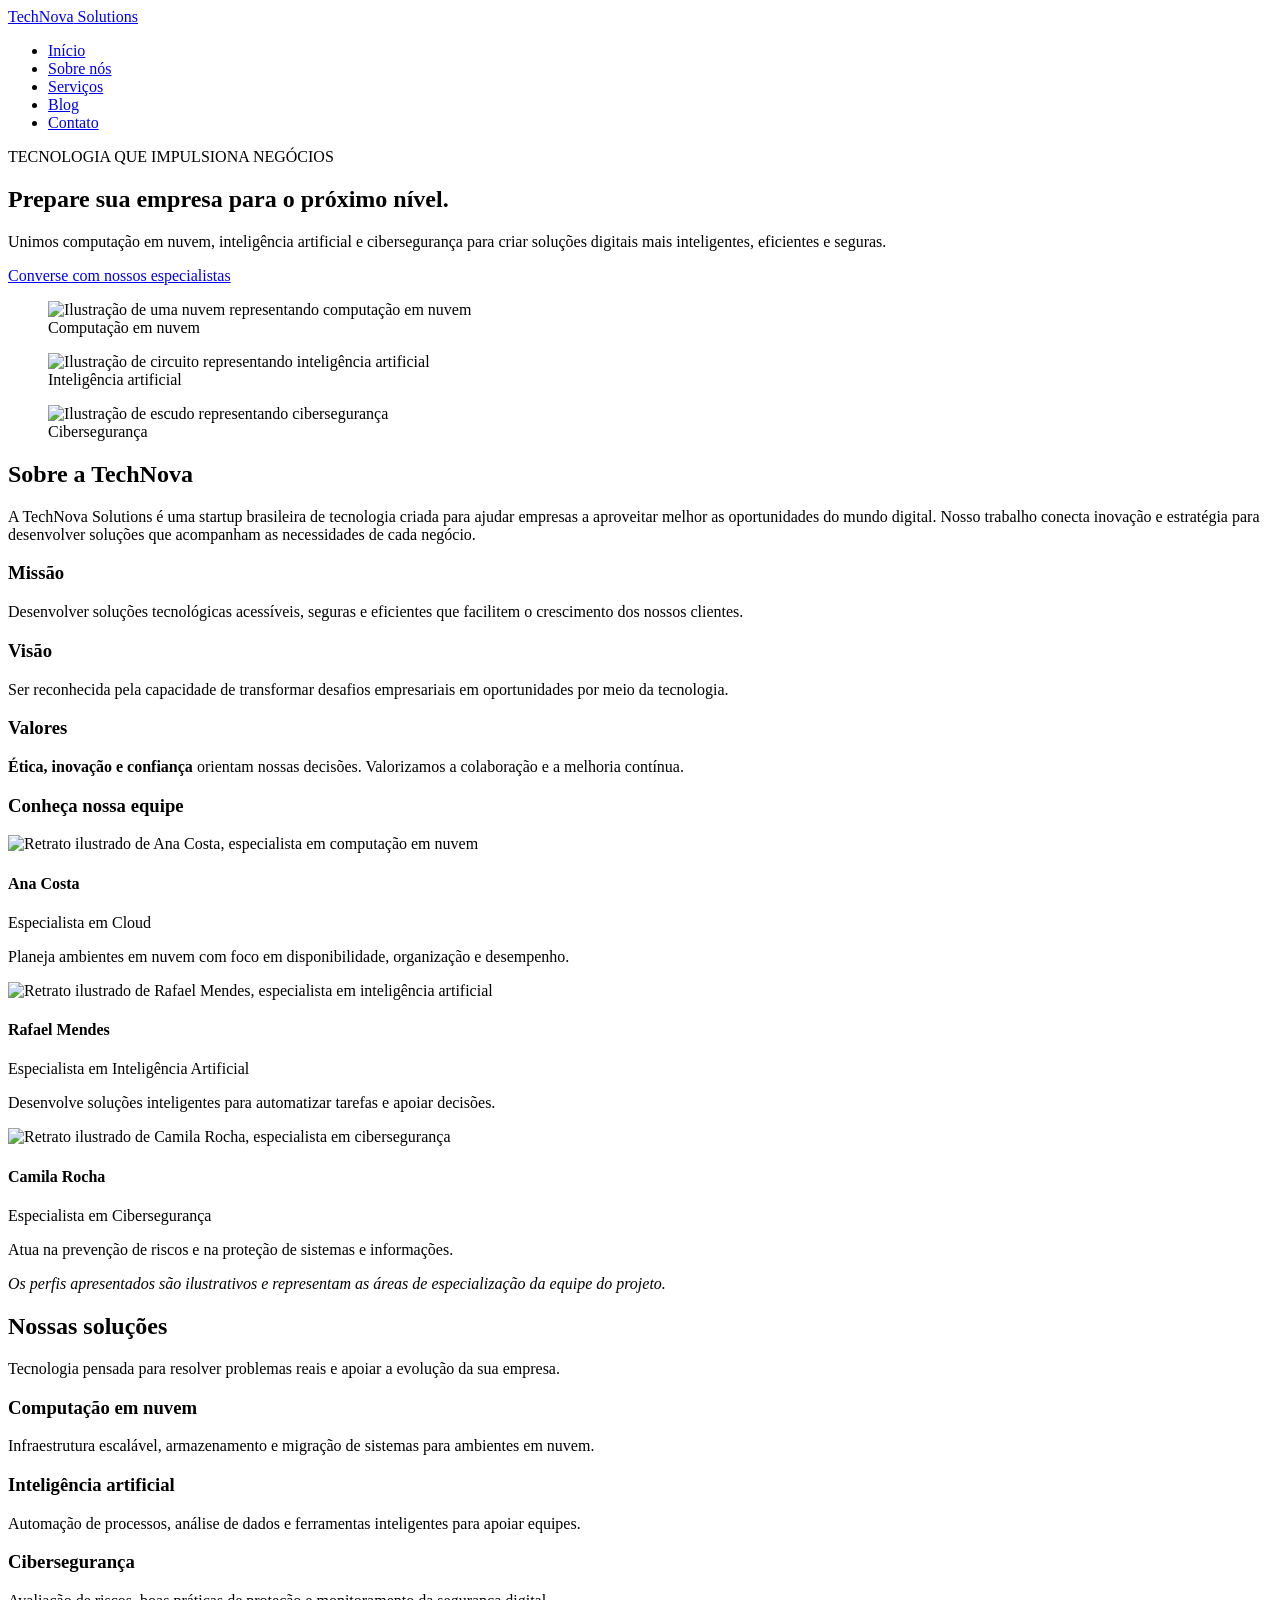
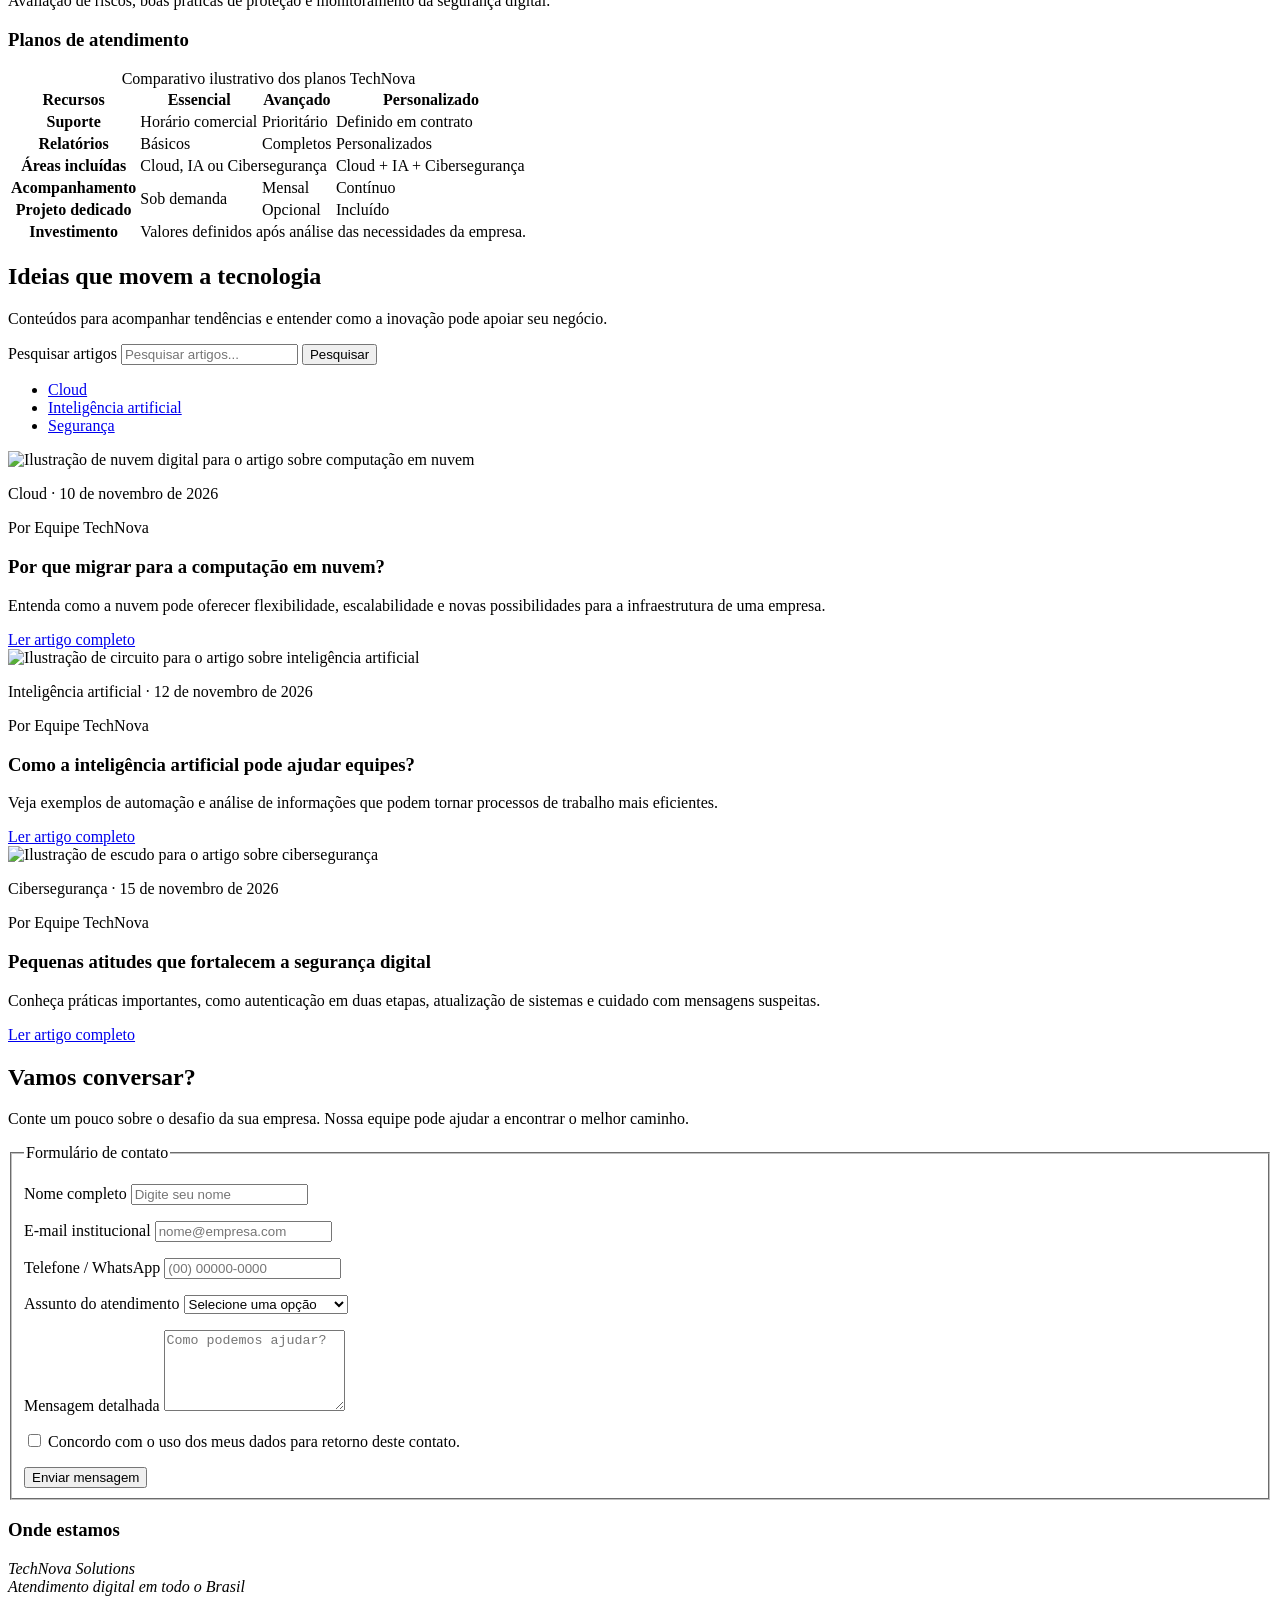
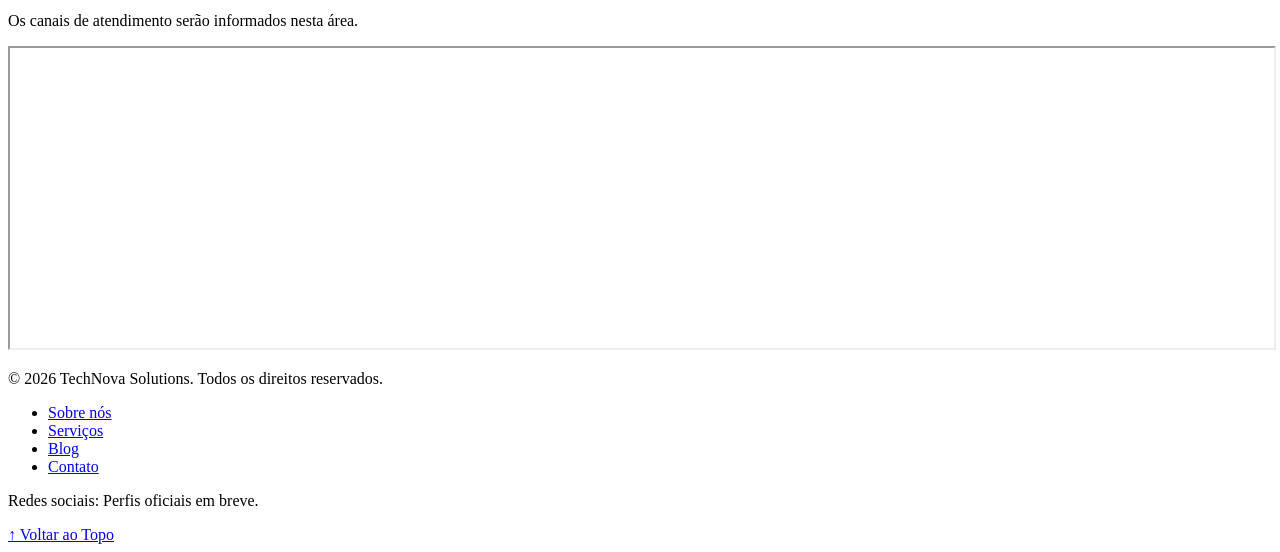
==== index.html @ 272585fb "feat: cria estrutura HTML5 do portal TechNova" ====
<!DOCTYPE html>
<html lang="pt-BR">
<head>
    <meta charset="UTF-8">
    <meta name="viewport" content="width=device-width, initial-scale=1.0">
    <meta name="description" content="A TechNova Solutions desenvolve soluções em computação em nuvem, inteligência artificial e cibersegurança para empresas.">
    <meta name="author" content="TechNova Solutions">
    <title>TechNova Solutions | Tecnologia para evoluir</title>
</head>
<body id="topo">
    <!-- Seção 1 - Cabeçalho e navegação -->
    <header>
        <a href="#inicio" aria-label="TechNova Solutions - Página inicial">
            <span>TechNova</span> Solutions
        </a>

        <nav aria-label="Navegação principal">
            <ul>
                <li><a href="#inicio">Início</a></li>
                <li><a href="#sobre">Sobre nós</a></li>
                <li><a href="#servicos">Serviços</a></li>
                <li><a href="#blog">Blog</a></li>
                <li><a href="#contato">Contato</a></li>
            </ul>
        </nav>
    </header>

    <!-- Seção 2 - Conteúdo principal e apresentação -->
    <main>
        <section id="inicio" class="hero">
            <p>TECNOLOGIA QUE IMPULSIONA NEGÓCIOS</p>
            <h1>Prepare sua empresa para o próximo nível.</h1>
            <p>Unimos computação em nuvem, inteligência artificial e cibersegurança para criar soluções digitais mais inteligentes, eficientes e seguras.</p>
            <a href="#contato">Converse com nossos especialistas</a>

            <div aria-label="Soluções em destaque">
                <figure>
                    <img src="img/cloud.svg" alt="Ilustração de uma nuvem representando computação em nuvem">
                    <figcaption>Computação em nuvem</figcaption>
                </figure>
                <figure>
                    <img src="img/ia.svg" alt="Ilustração de circuito representando inteligência artificial">
                    <figcaption>Inteligência artificial</figcaption>
                </figure>
                <figure>
                    <img src="img/security.svg" alt="Ilustração de escudo representando cibersegurança">
                    <figcaption>Cibersegurança</figcaption>
                </figure>
            </div>
        </section>

        <!-- Seção 3 - Sobre a empresa, missão, visão, valores e equipe -->
        <section id="sobre">
            <h2>Sobre a TechNova</h2>
            <p>A TechNova Solutions é uma startup brasileira de tecnologia criada para ajudar empresas a aproveitar melhor as oportunidades do mundo digital. Nosso trabalho conecta inovação e estratégia para desenvolver soluções que acompanham as necessidades de cada negócio.</p>

            <div>
                <article>
                    <h3>Missão</h3>
                    <p>Desenvolver soluções tecnológicas acessíveis, seguras e eficientes que facilitem o crescimento dos nossos clientes.</p>
                </article>
                <article>
                    <h3>Visão</h3>
                    <p>Ser reconhecida pela capacidade de transformar desafios empresariais em oportunidades por meio da tecnologia.</p>
                </article>
                <article>
                    <h3>Valores</h3>
                    <p><strong>Ética, inovação e confiança</strong> orientam nossas decisões. Valorizamos a colaboração e a melhoria contínua.</p>
                </article>
            </div>

            <h3>Conheça nossa equipe</h3>
            <div>
                <article>
                    <img src="img/equipe-cloud.svg" alt="Retrato ilustrado de Ana Costa, especialista em computação em nuvem">
                    <h4>Ana Costa</h4>
                    <p>Especialista em Cloud</p>
                    <p>Planeja ambientes em nuvem com foco em disponibilidade, organização e desempenho.</p>
                </article>
                <article>
                    <img src="img/equipe-ia.svg" alt="Retrato ilustrado de Rafael Mendes, especialista em inteligência artificial">
                    <h4>Rafael Mendes</h4>
                    <p>Especialista em Inteligência Artificial</p>
                    <p>Desenvolve soluções inteligentes para automatizar tarefas e apoiar decisões.</p>
                </article>
                <article>
                    <img src="img/equipe-seguranca.svg" alt="Retrato ilustrado de Camila Rocha, especialista em cibersegurança">
                    <h4>Camila Rocha</h4>
                    <p>Especialista em Cibersegurança</p>
                    <p>Atua na prevenção de riscos e na proteção de sistemas e informações.</p>
                </article>
            </div>
            <p><em>Os perfis apresentados são ilustrativos e representam as áreas de especialização da equipe do projeto.</em></p>
        </section>

        <!-- Seção 4 - Catálogo de serviços e tabela de planos -->
        <section id="servicos">
            <h2>Nossas soluções</h2>
            <p>Tecnologia pensada para resolver problemas reais e apoiar a evolução da sua empresa.</p>

            <div>
                <article>
                    <h3>Computação em nuvem</h3>
                    <p>Infraestrutura escalável, armazenamento e migração de sistemas para ambientes em nuvem.</p>
                </article>
                <article>
                    <h3>Inteligência artificial</h3>
                    <p>Automação de processos, análise de dados e ferramentas inteligentes para apoiar equipes.</p>
                </article>
                <article>
                    <h3>Cibersegurança</h3>
                    <p>Avaliação de riscos, boas práticas de proteção e monitoramento da segurança digital.</p>
                </article>
            </div>

            <h3>Planos de atendimento</h3>
            <table>
                <caption>Comparativo ilustrativo dos planos TechNova</caption>
                <thead>
                    <tr>
                        <th scope="col">Recursos</th>
                        <th scope="col">Essencial</th>
                        <th scope="col">Avançado</th>
                        <th scope="col">Personalizado</th>
                    </tr>
                </thead>
                <tbody>
                    <tr>
                        <th scope="row">Suporte</th>
                        <td>Horário comercial</td>
                        <td>Prioritário</td>
                        <td>Definido em contrato</td>
                    </tr>
                    <tr>
                        <th scope="row">Relatórios</th>
                        <td>Básicos</td>
                        <td>Completos</td>
                        <td>Personalizados</td>
                    </tr>
                    <tr>
                        <th scope="row">Áreas incluídas</th>
                        <td colspan="2">Cloud, IA ou Cibersegurança</td>
                        <td>Cloud + IA + Cibersegurança</td>
                    </tr>
                    <tr>
                        <th scope="row">Acompanhamento</th>
                        <td rowspan="2">Sob demanda</td>
                        <td>Mensal</td>
                        <td>Contínuo</td>
                    </tr>
                    <tr>
                        <th scope="row">Projeto dedicado</th>
                        <td>Opcional</td>
                        <td>Incluído</td>
                    </tr>
                </tbody>
                <tfoot>
                    <tr>
                        <th scope="row">Investimento</th>
                        <td colspan="3">Valores definidos após análise das necessidades da empresa.</td>
                    </tr>
                </tfoot>
            </table>
        </section>

        <!-- Seção 5 - Blog e central de notícias -->
        <section id="blog">
            <h2>Ideias que movem a tecnologia</h2>
            <p>Conteúdos para acompanhar tendências e entender como a inovação pode apoiar seu negócio.</p>

            <form action="#" method="get" role="search">
                <label for="pesquisa-artigos">Pesquisar artigos</label>
                <input type="search" id="pesquisa-artigos" name="q" placeholder="Pesquisar artigos...">
                <button type="submit">Pesquisar</button>
            </form>

            <nav aria-label="Categorias do blog">
                <ul>
                    <li><a href="#artigo-cloud">Cloud</a></li>
                    <li><a href="#artigo-ia">Inteligência artificial</a></li>
                    <li><a href="#artigo-seguranca">Segurança</a></li>
                </ul>
            </nav>

            <article id="artigo-cloud">
                <img src="img/cloud.svg" alt="Ilustração de nuvem digital para o artigo sobre computação em nuvem">
                <p><span>Cloud</span> · <time datetime="2026-11-10">10 de novembro de 2026</time></p>
                <p>Por Equipe TechNova</p>
                <h3>Por que migrar para a computação em nuvem?</h3>
                <p>Entenda como a nuvem pode oferecer flexibilidade, escalabilidade e novas possibilidades para a infraestrutura de uma empresa.</p>
                <a href="#contato">Ler artigo completo</a>
            </article>

            <article id="artigo-ia">
                <img src="img/ia.svg" alt="Ilustração de circuito para o artigo sobre inteligência artificial">
                <p><span>Inteligência artificial</span> · <time datetime="2026-11-12">12 de novembro de 2026</time></p>
                <p>Por Equipe TechNova</p>
                <h3>Como a inteligência artificial pode ajudar equipes?</h3>
                <p>Veja exemplos de automação e análise de informações que podem tornar processos de trabalho mais eficientes.</p>
                <a href="#contato">Ler artigo completo</a>
            </article>

            <article id="artigo-seguranca">
                <img src="img/security.svg" alt="Ilustração de escudo para o artigo sobre cibersegurança">
                <p><span>Cibersegurança</span> · <time datetime="2026-11-15">15 de novembro de 2026</time></p>
                <p>Por Equipe TechNova</p>
                <h3>Pequenas atitudes que fortalecem a segurança digital</h3>
                <p>Conheça práticas importantes, como autenticação em duas etapas, atualização de sistemas e cuidado com mensagens suspeitas.</p>
                <a href="#contato">Ler artigo completo</a>
            </article>
        </section>

        <!-- Seção 6 - Contato e localização -->
        <section id="contato">
            <h2>Vamos conversar?</h2>
            <p>Conte um pouco sobre o desafio da sua empresa. Nossa equipe pode ajudar a encontrar o melhor caminho.</p>

            <form action="#" method="post">
                <fieldset>
                    <legend>Formulário de contato</legend>

                    <p>
                        <label for="nome">Nome completo</label>
                        <input type="text" id="nome" name="nome" required placeholder="Digite seu nome">
                    </p>
                    <p>
                        <label for="email">E-mail institucional</label>
                        <input type="email" id="email" name="email" required placeholder="nome@empresa.com">
                    </p>
                    <p>
                        <label for="telefone">Telefone / WhatsApp</label>
                        <input type="tel" id="telefone" name="telefone" required placeholder="(00) 00000-0000">
                    </p>
                    <p>
                        <label for="assunto">Assunto do atendimento</label>
                        <select id="assunto" name="assunto" required>
                            <option value="">Selecione uma opção</option>
                            <option value="cloud">Computação em nuvem</option>
                            <option value="ia">Inteligência artificial</option>
                            <option value="seguranca">Cibersegurança</option>
                            <option value="outro">Outro assunto</option>
                        </select>
                    </p>
                    <p>
                        <label for="mensagem">Mensagem detalhada</label>
                        <textarea id="mensagem" name="mensagem" rows="5" required placeholder="Como podemos ajudar?"></textarea>
                    </p>
                    <p>
                        <input type="checkbox" id="aceite" name="aceite" required>
                        <label for="aceite">Concordo com o uso dos meus dados para retorno deste contato.</label>
                    </p>
                    <button type="submit">Enviar mensagem</button>
                </fieldset>
            </form>

            <aside>
                <h3>Onde estamos</h3>
                <address>
                    TechNova Solutions<br>
                    Atendimento digital em todo o Brasil
                </address>
                <p>Os canais de atendimento serão informados nesta área.</p>
                <iframe
                    title="Mapa do Brasil, área de atendimento da TechNova Solutions"
                    src="https://www.openstreetmap.org/export/embed.html?bbox=-73.99%2C-33.75%2C-34.79%2C5.27&amp;layer=mapnik"
                    width="100%"
                    height="300"
                    loading="lazy">
                </iframe>
            </aside>
        </section>
    </main>

    <!-- Seção 7 - Rodapé -->
    <footer>
        <p>© 2026 TechNova Solutions. Todos os direitos reservados.</p>
        <nav aria-label="Links do rodapé">
            <ul>
                <li><a href="#sobre">Sobre nós</a></li>
                <li><a href="#servicos">Serviços</a></li>
                <li><a href="#blog">Blog</a></li>
                <li><a href="#contato">Contato</a></li>
            </ul>
        </nav>
        <p>Redes sociais: <span>Perfis oficiais em breve.</span></p>
        <a href="#topo">↑ Voltar ao Topo</a>
    </footer>
</body>
</html>
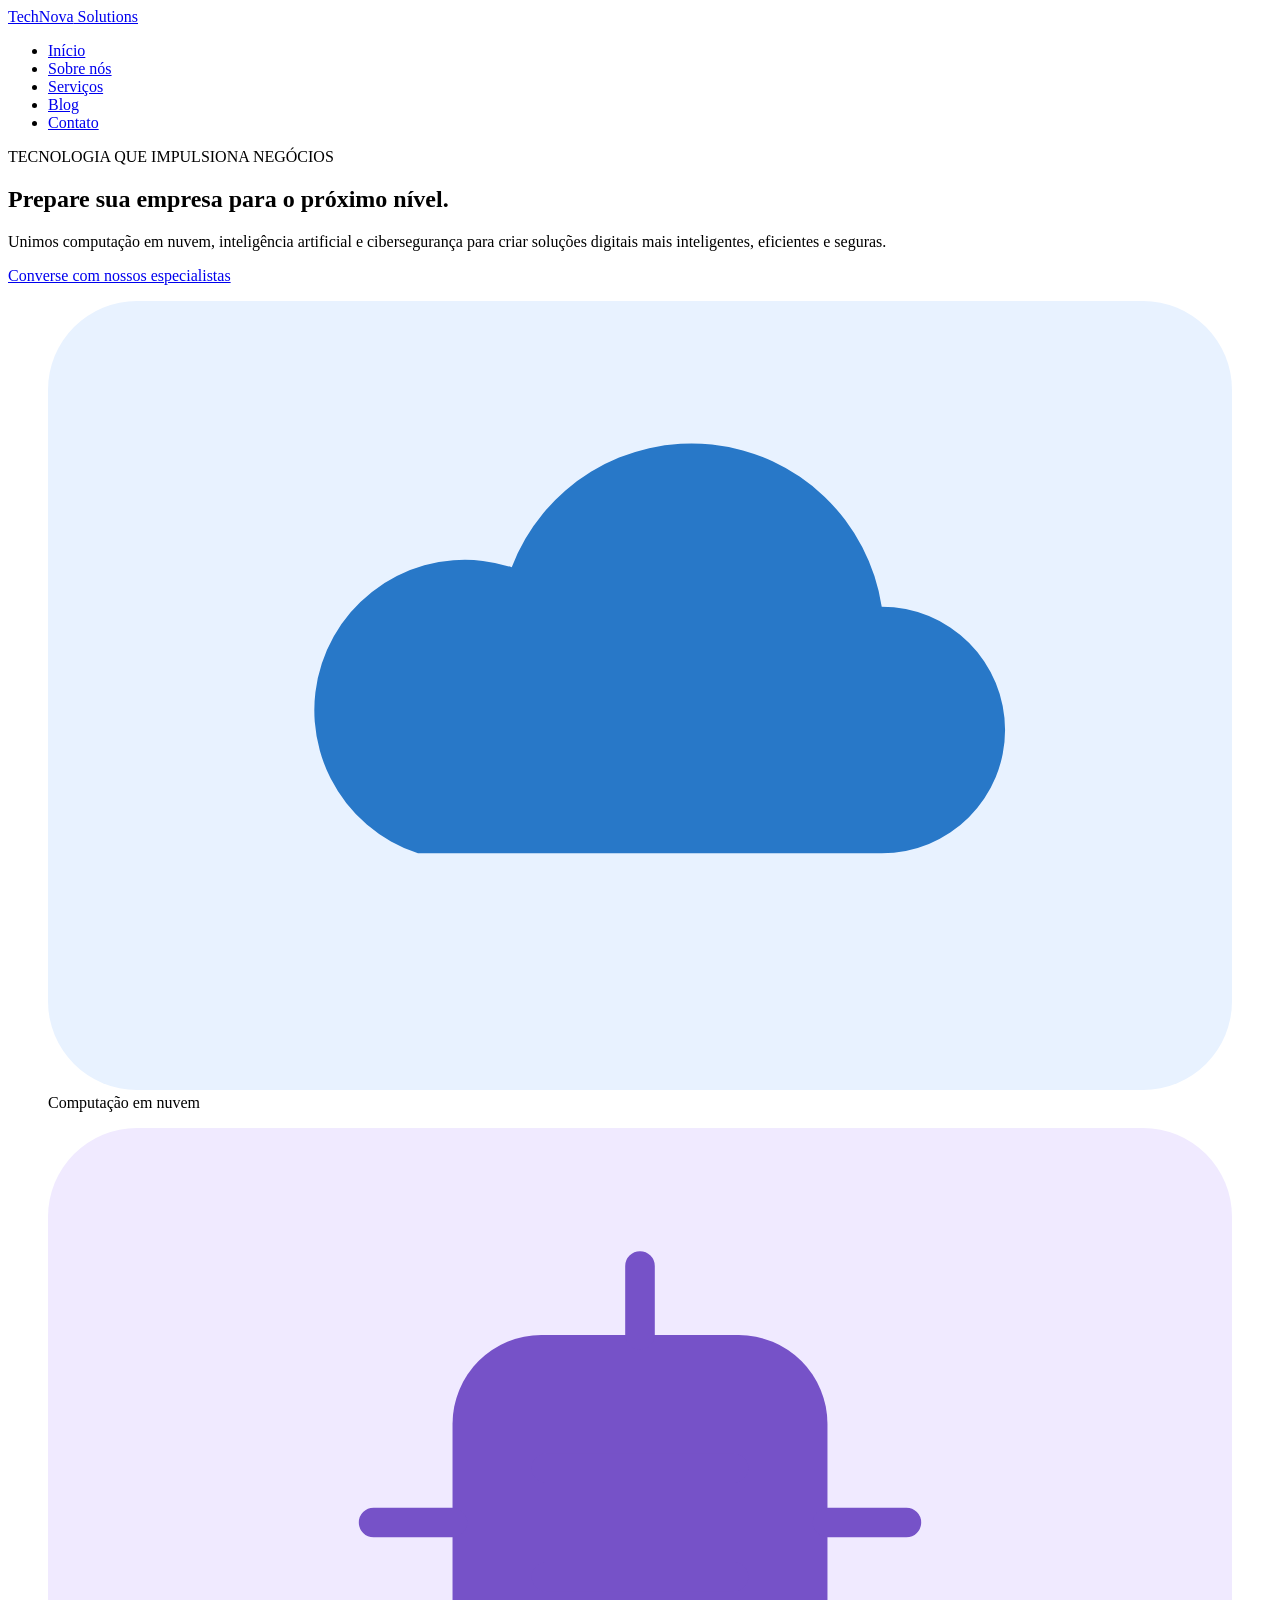
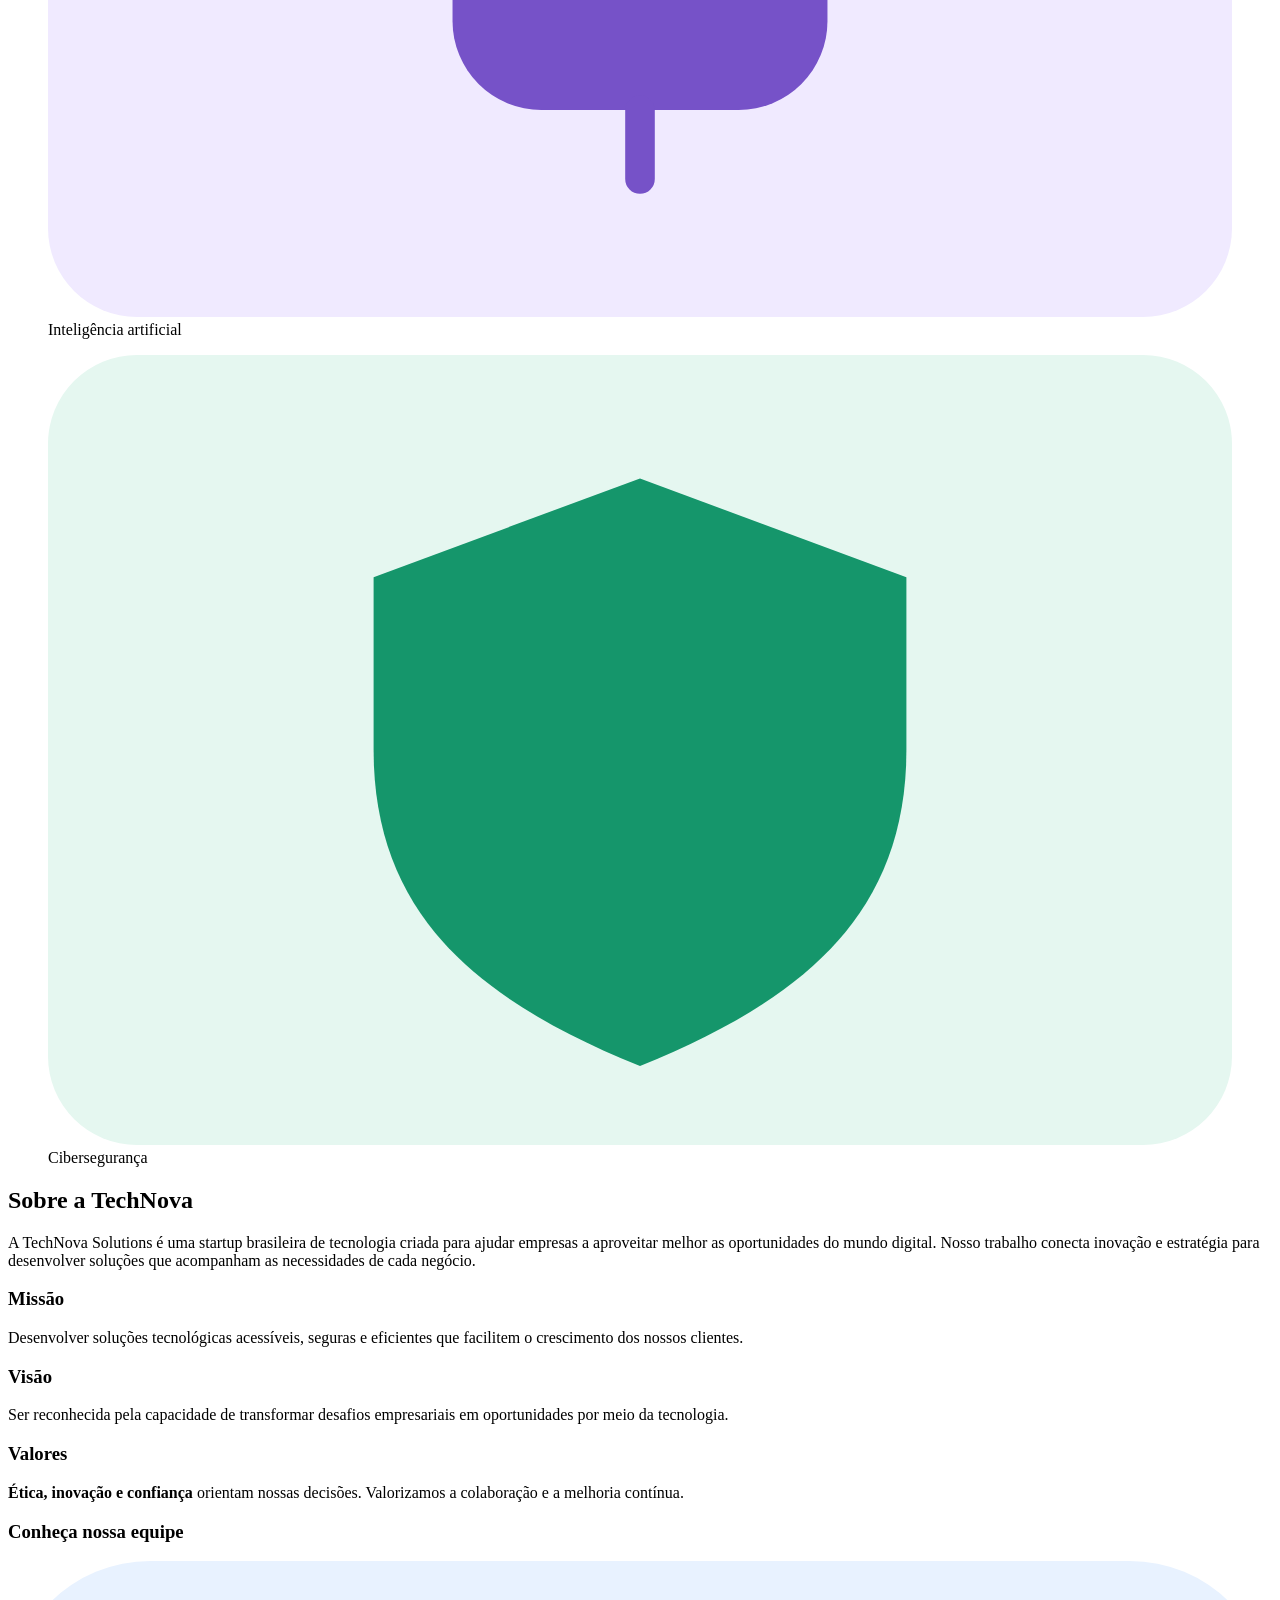
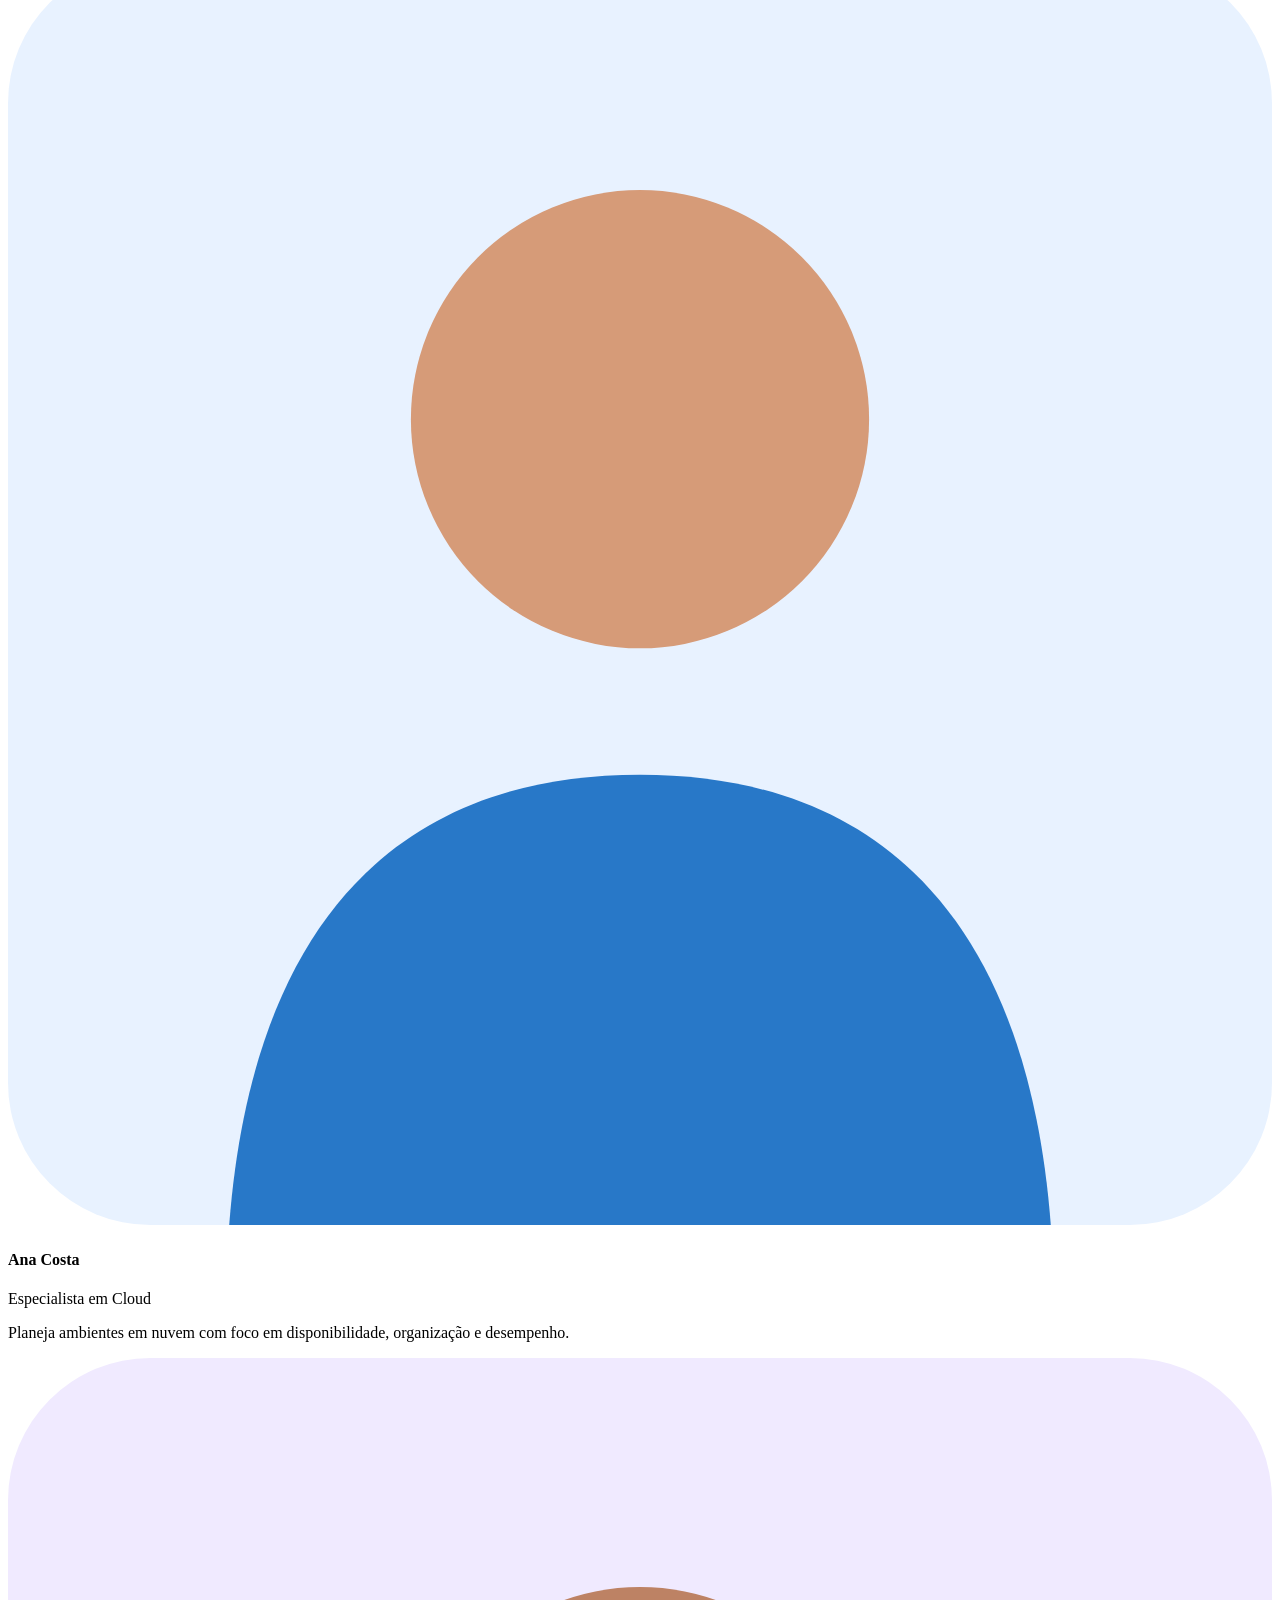
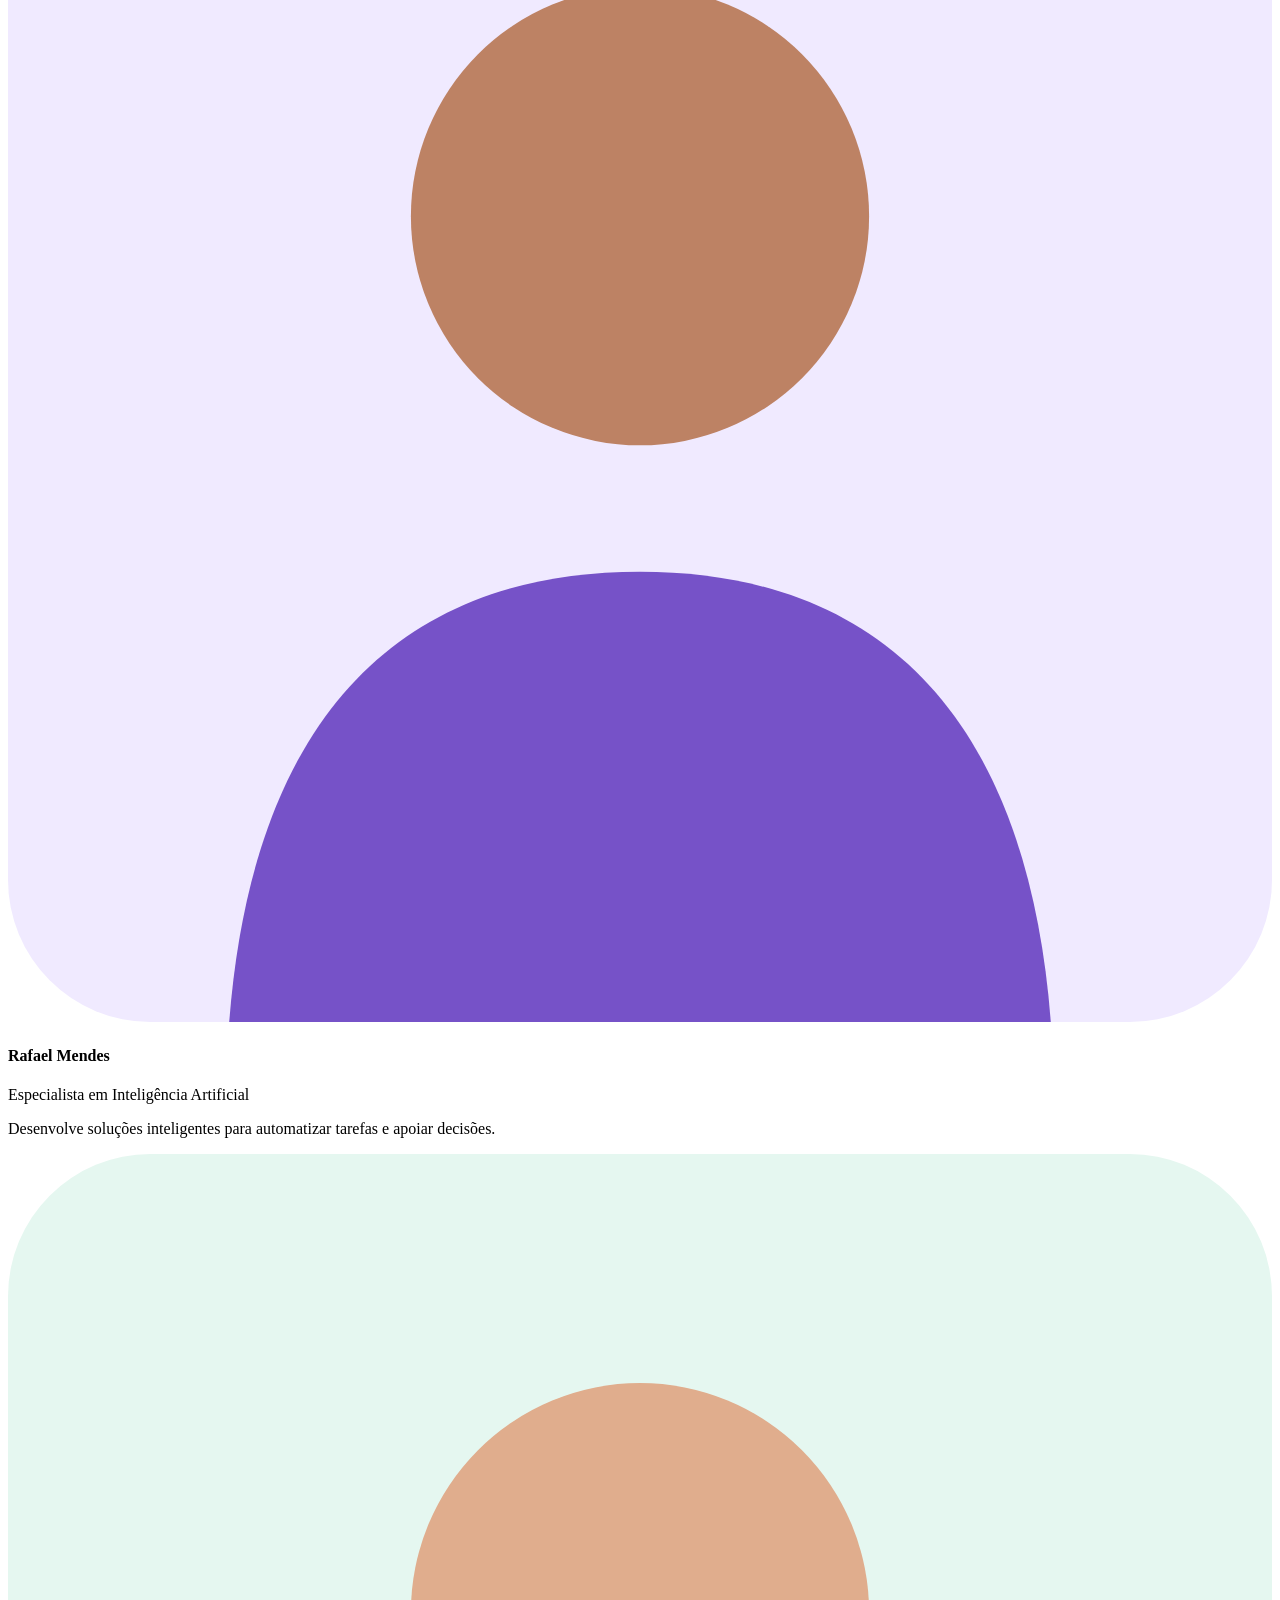
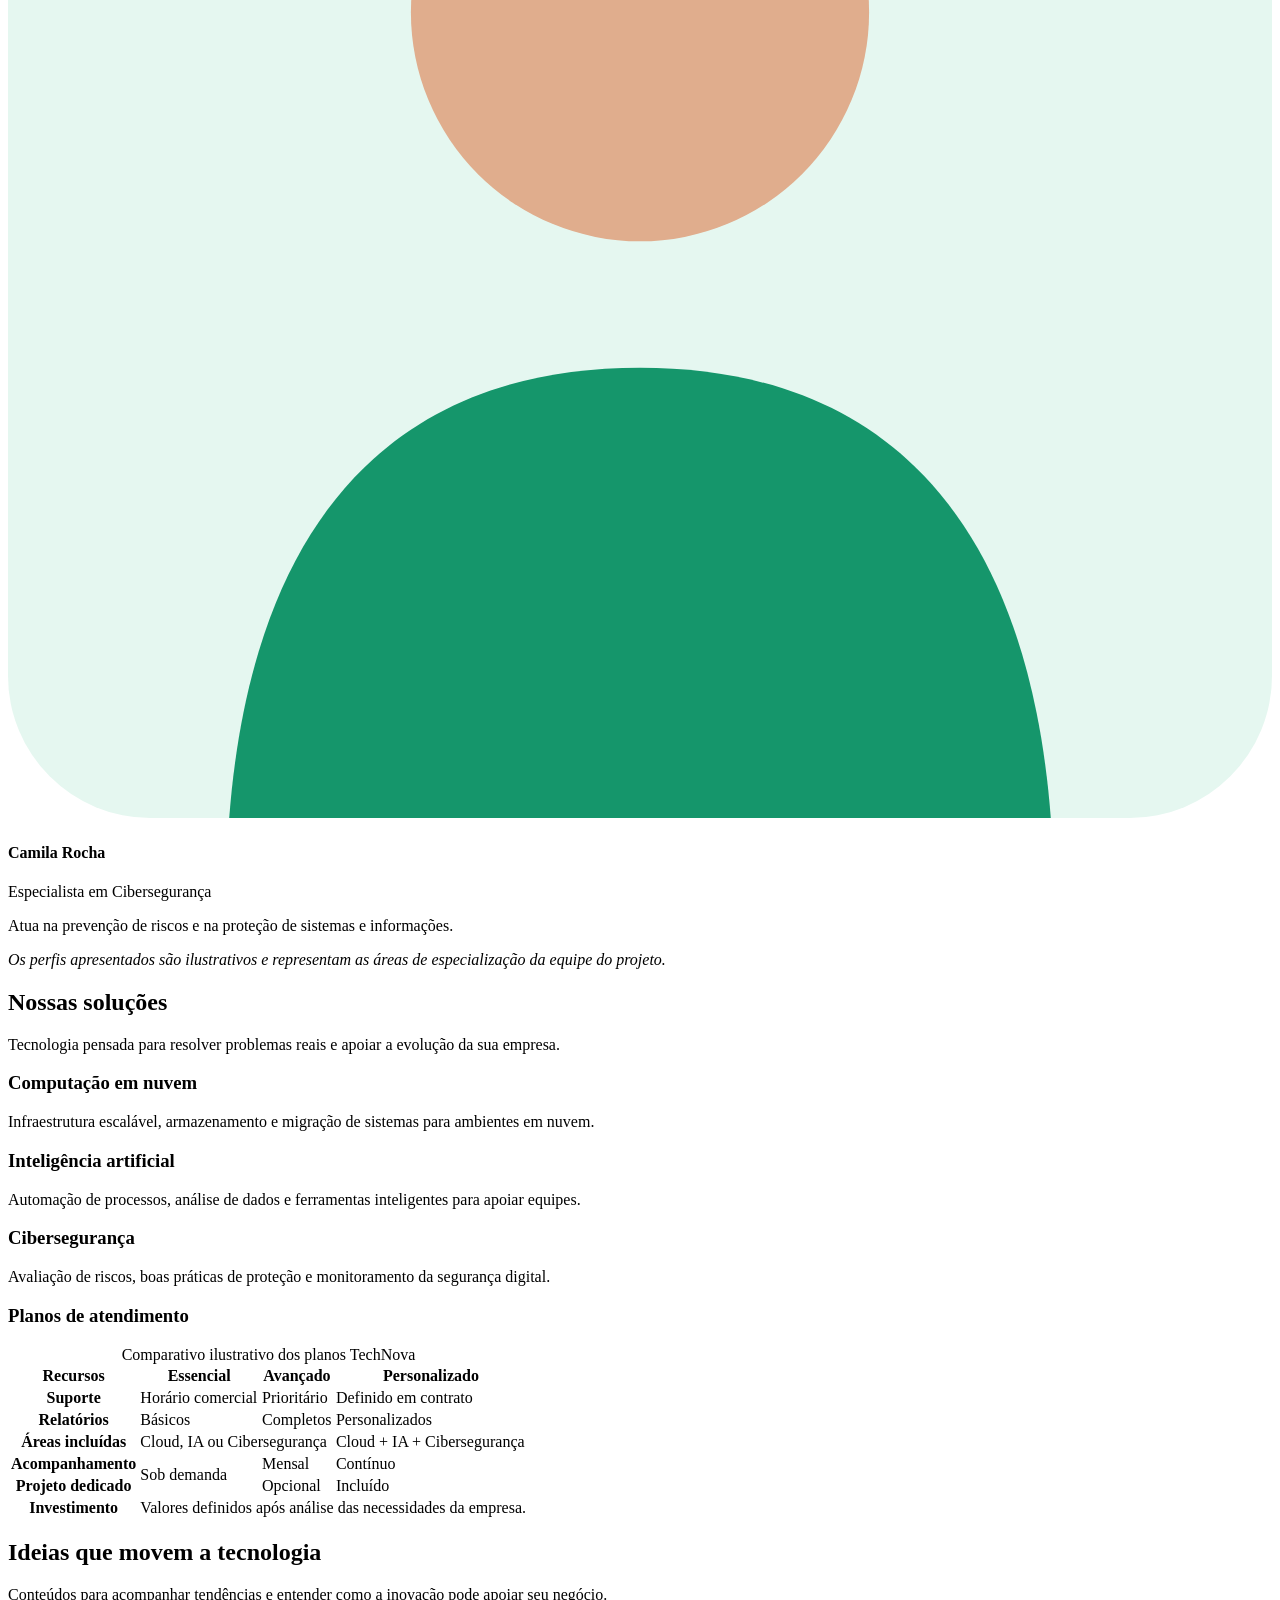
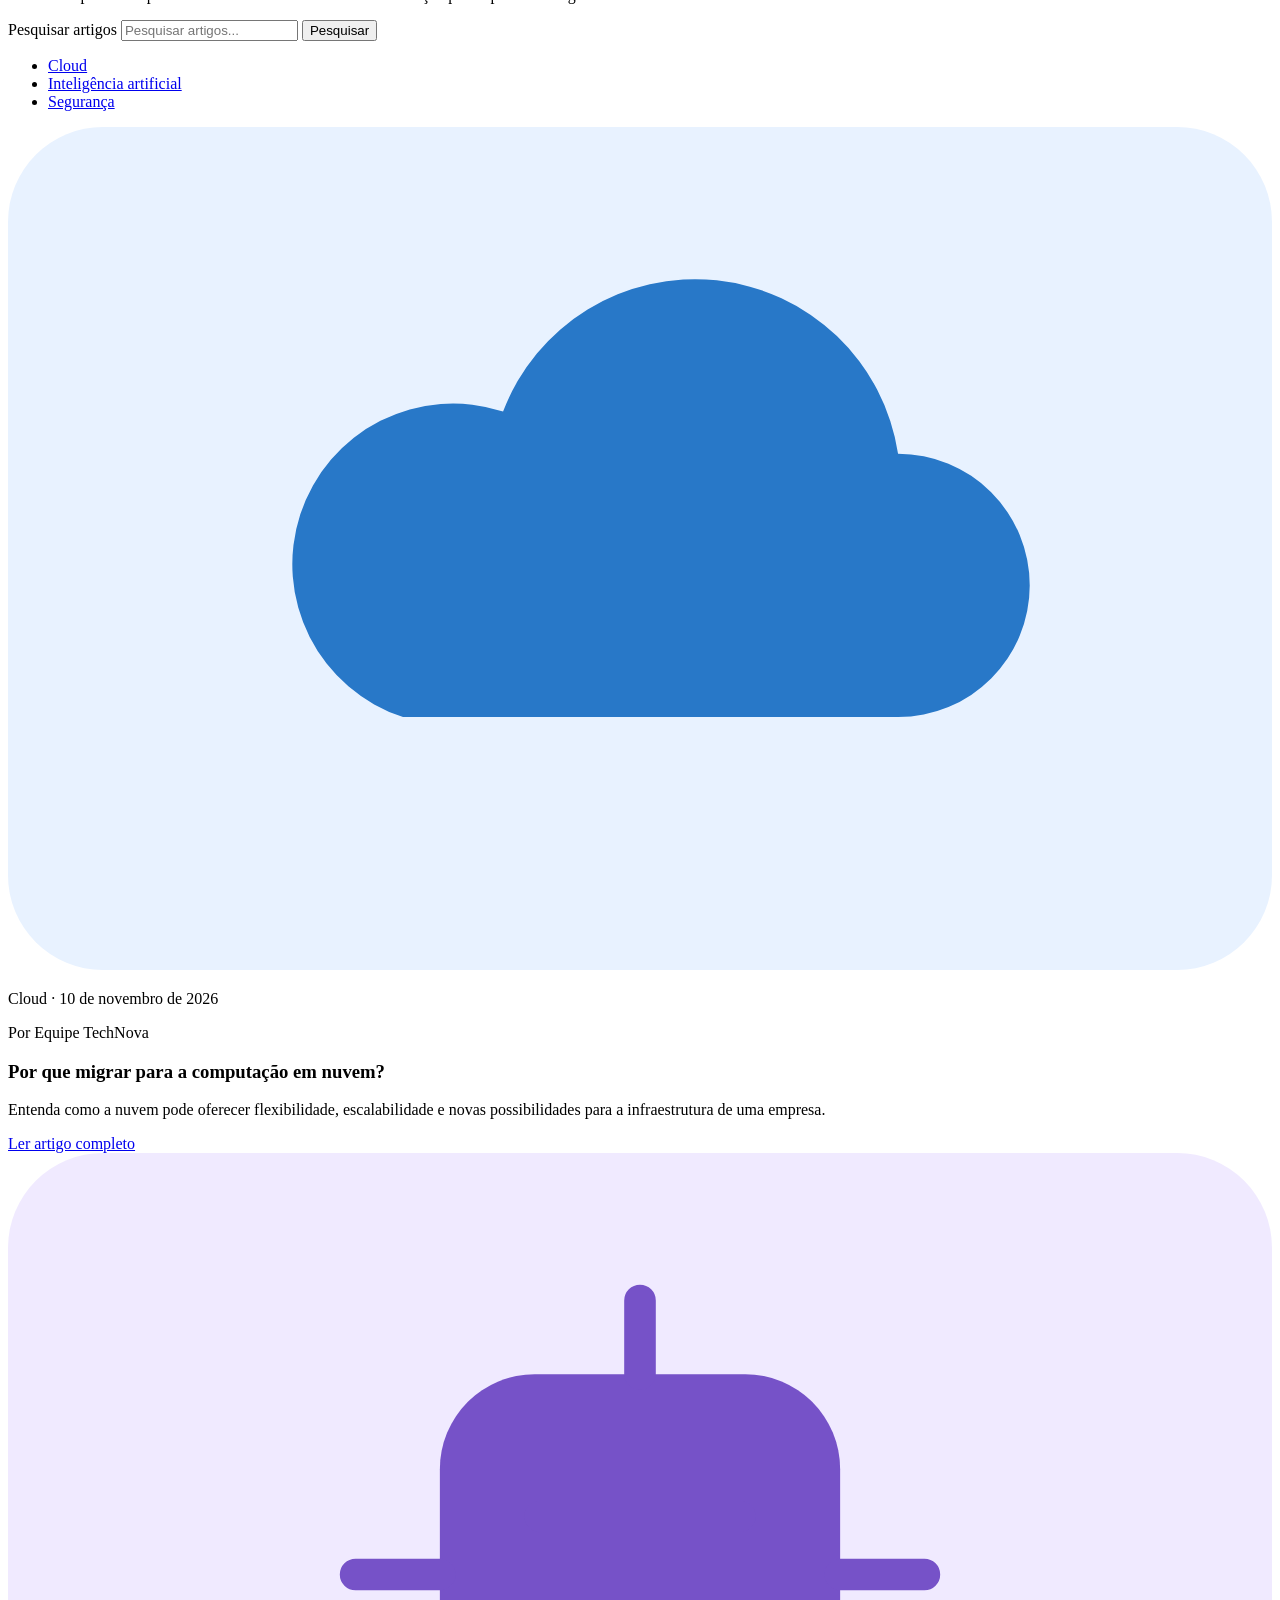
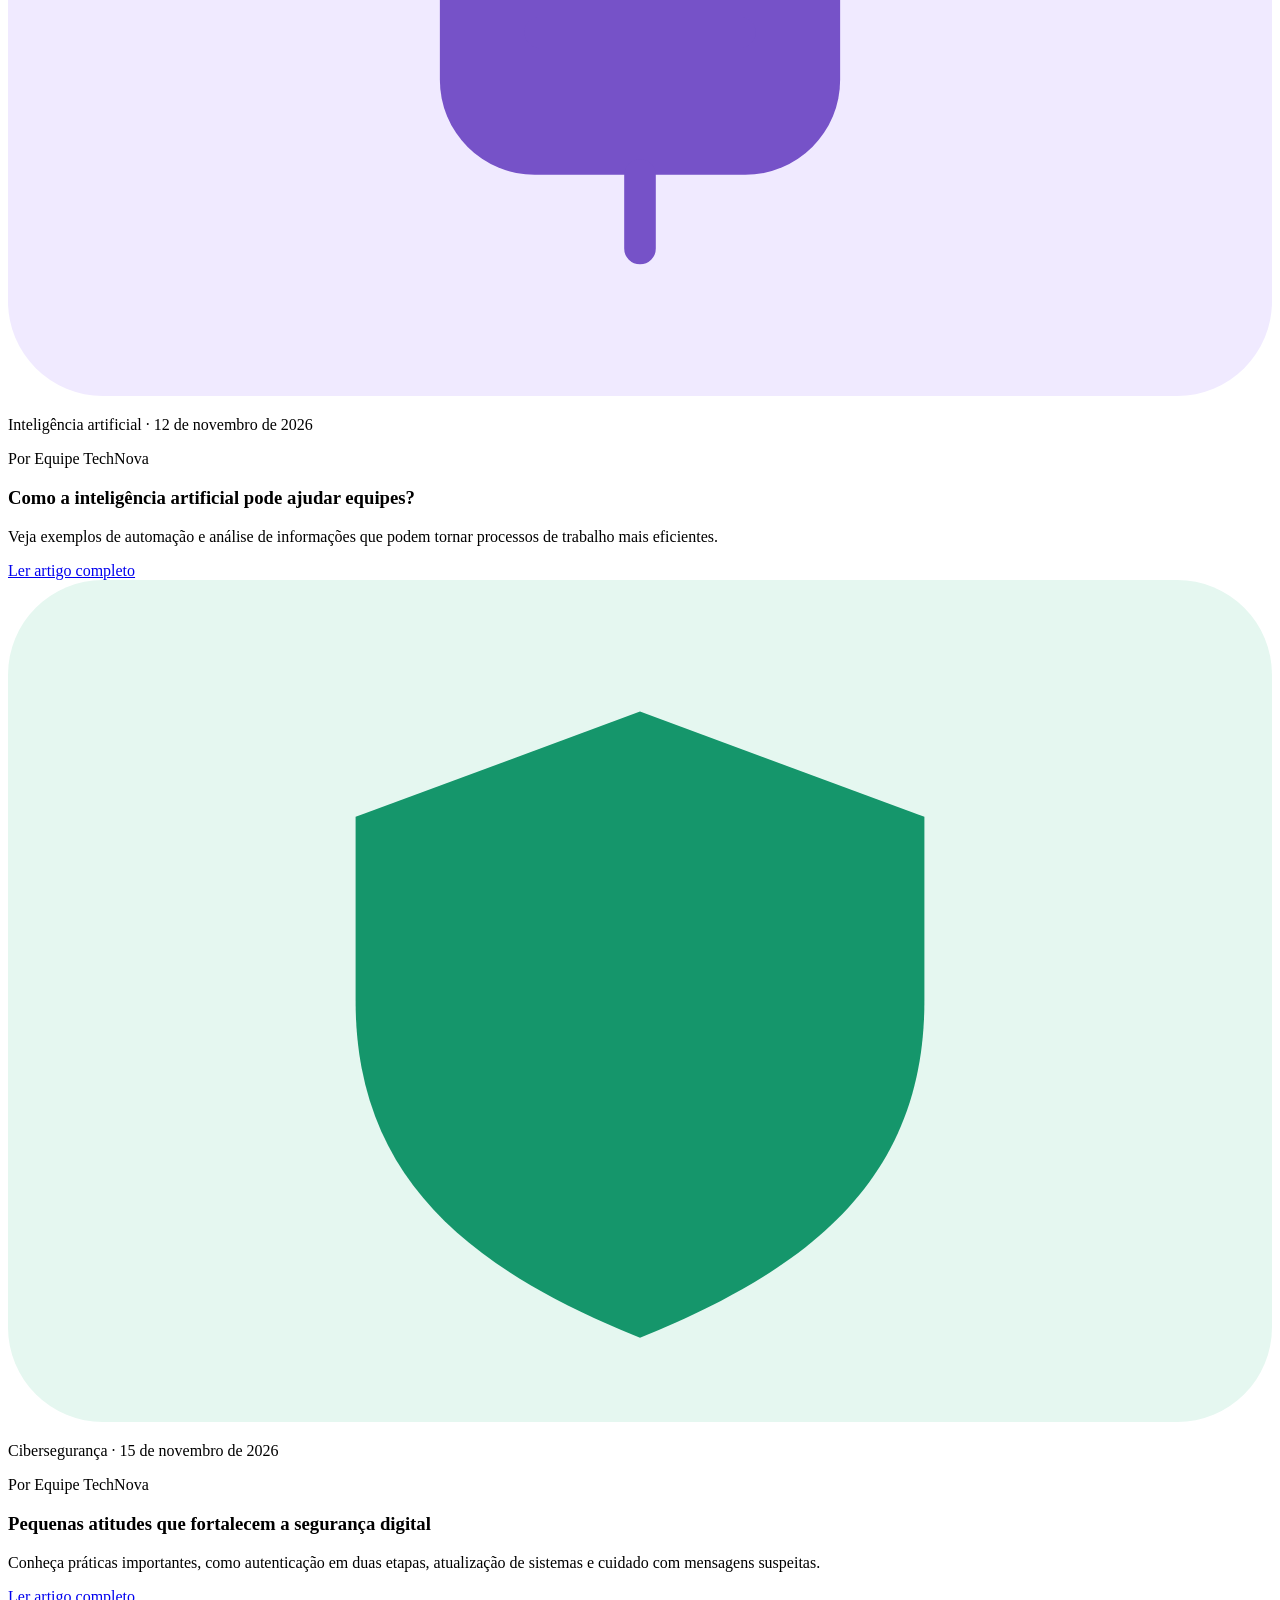
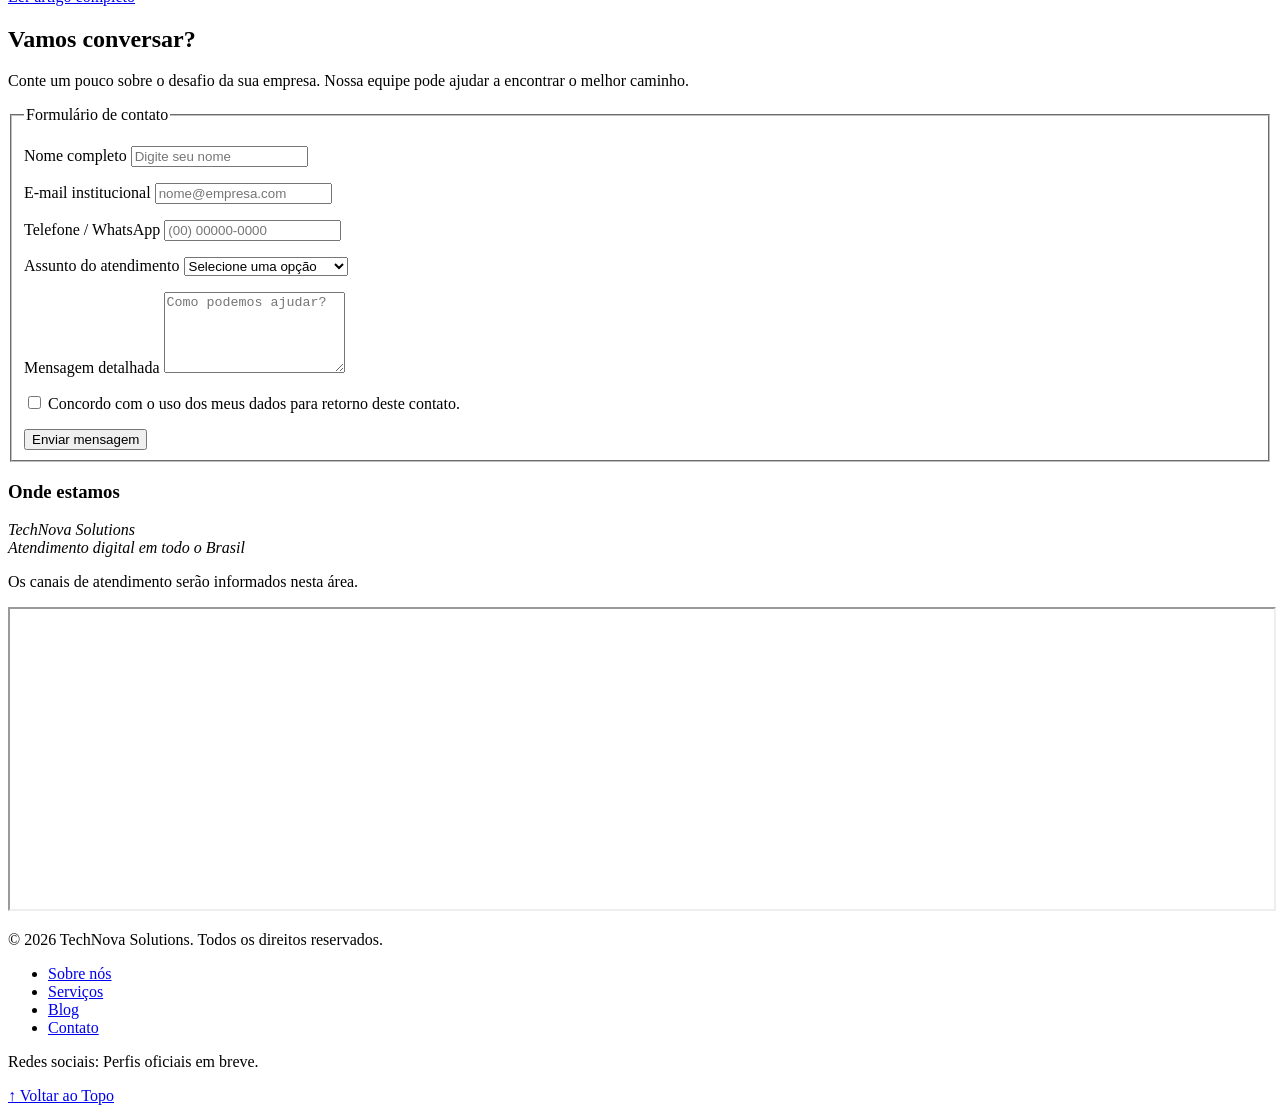
==== commit e88af2a2: "feat: Estrutura html do projeto techNova" ====
--- a/index.html
+++ b/index.html
@@ -1,3 +1,54 @@
+
+
+
+
+
+
+
+
+
+
+
+
+
+
+
+
+
+
+
+
+
+
+
+
+
+
+
+
+
+
+
+
+
+
+
+
+
+
+
+
+
+
+
+
+
+
+
+
+
+
+
 <!DOCTYPE html>
 <html lang="pt-BR">
 <head>
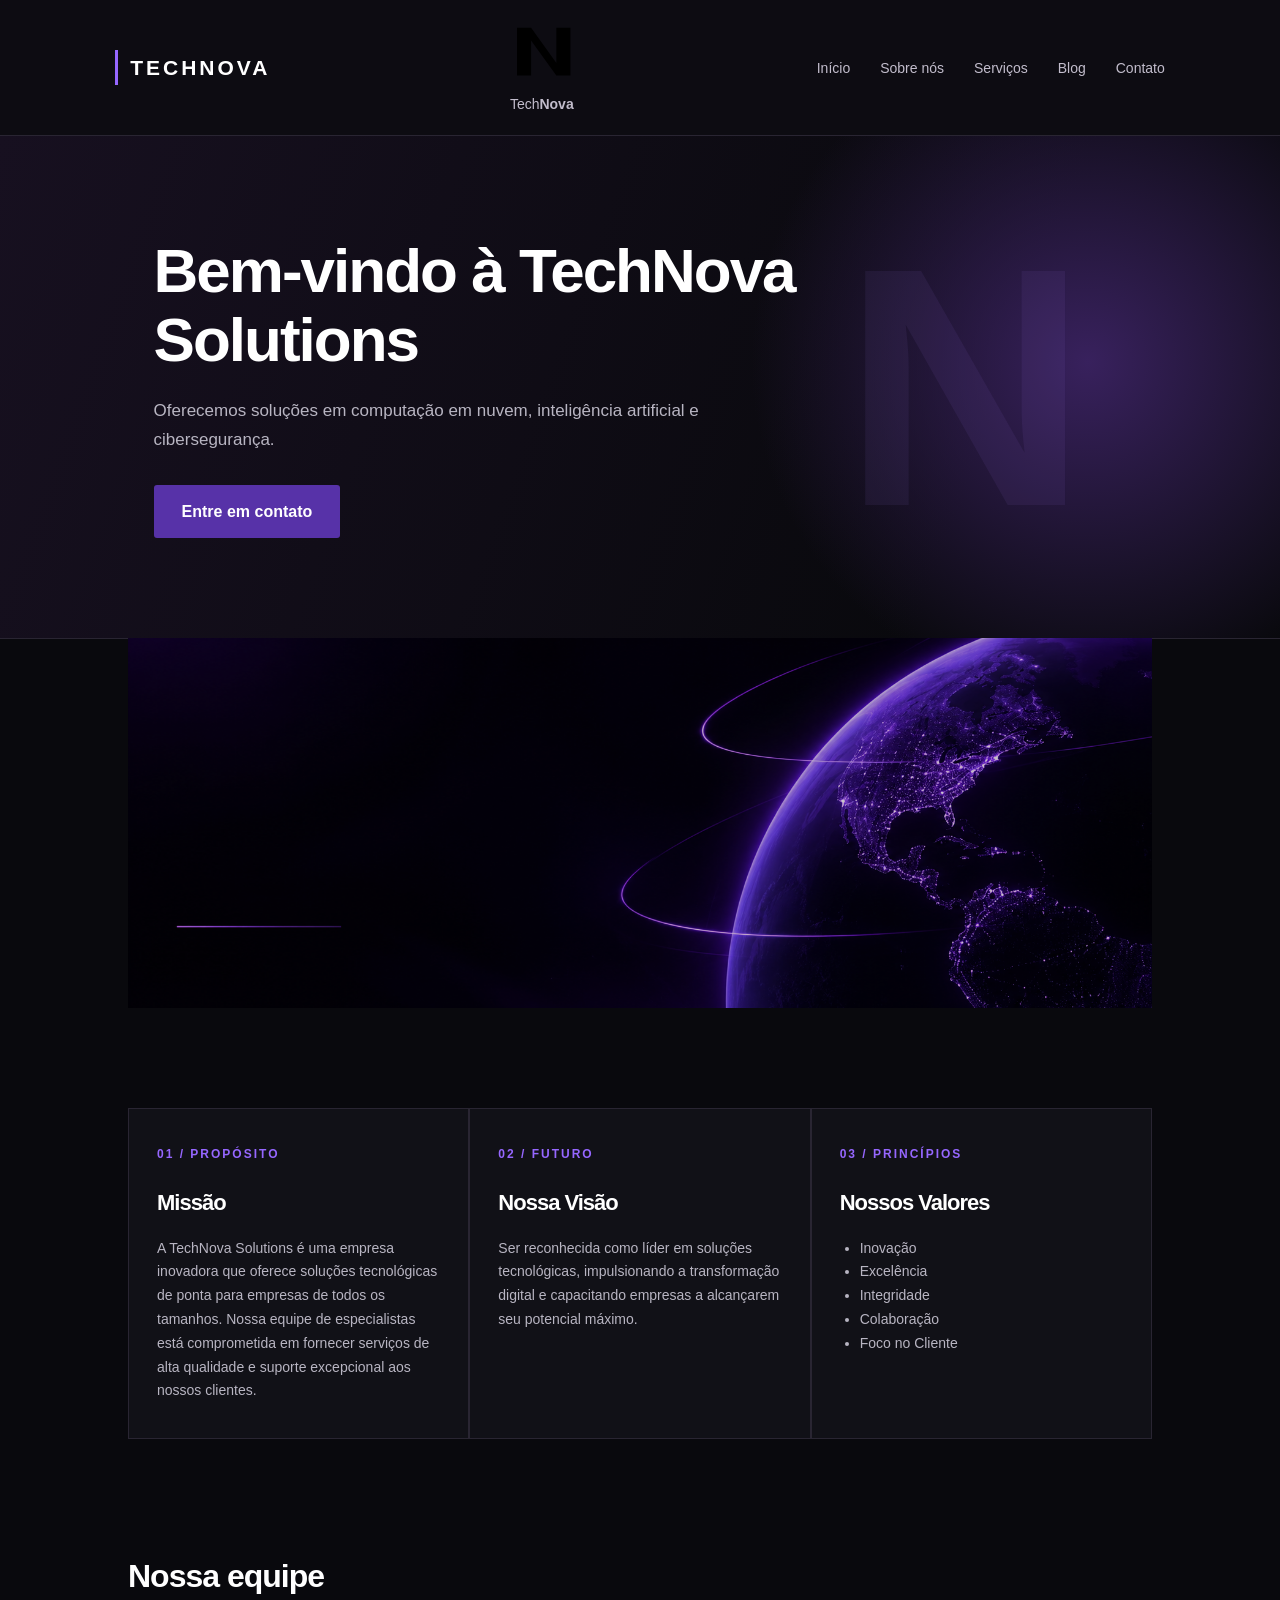
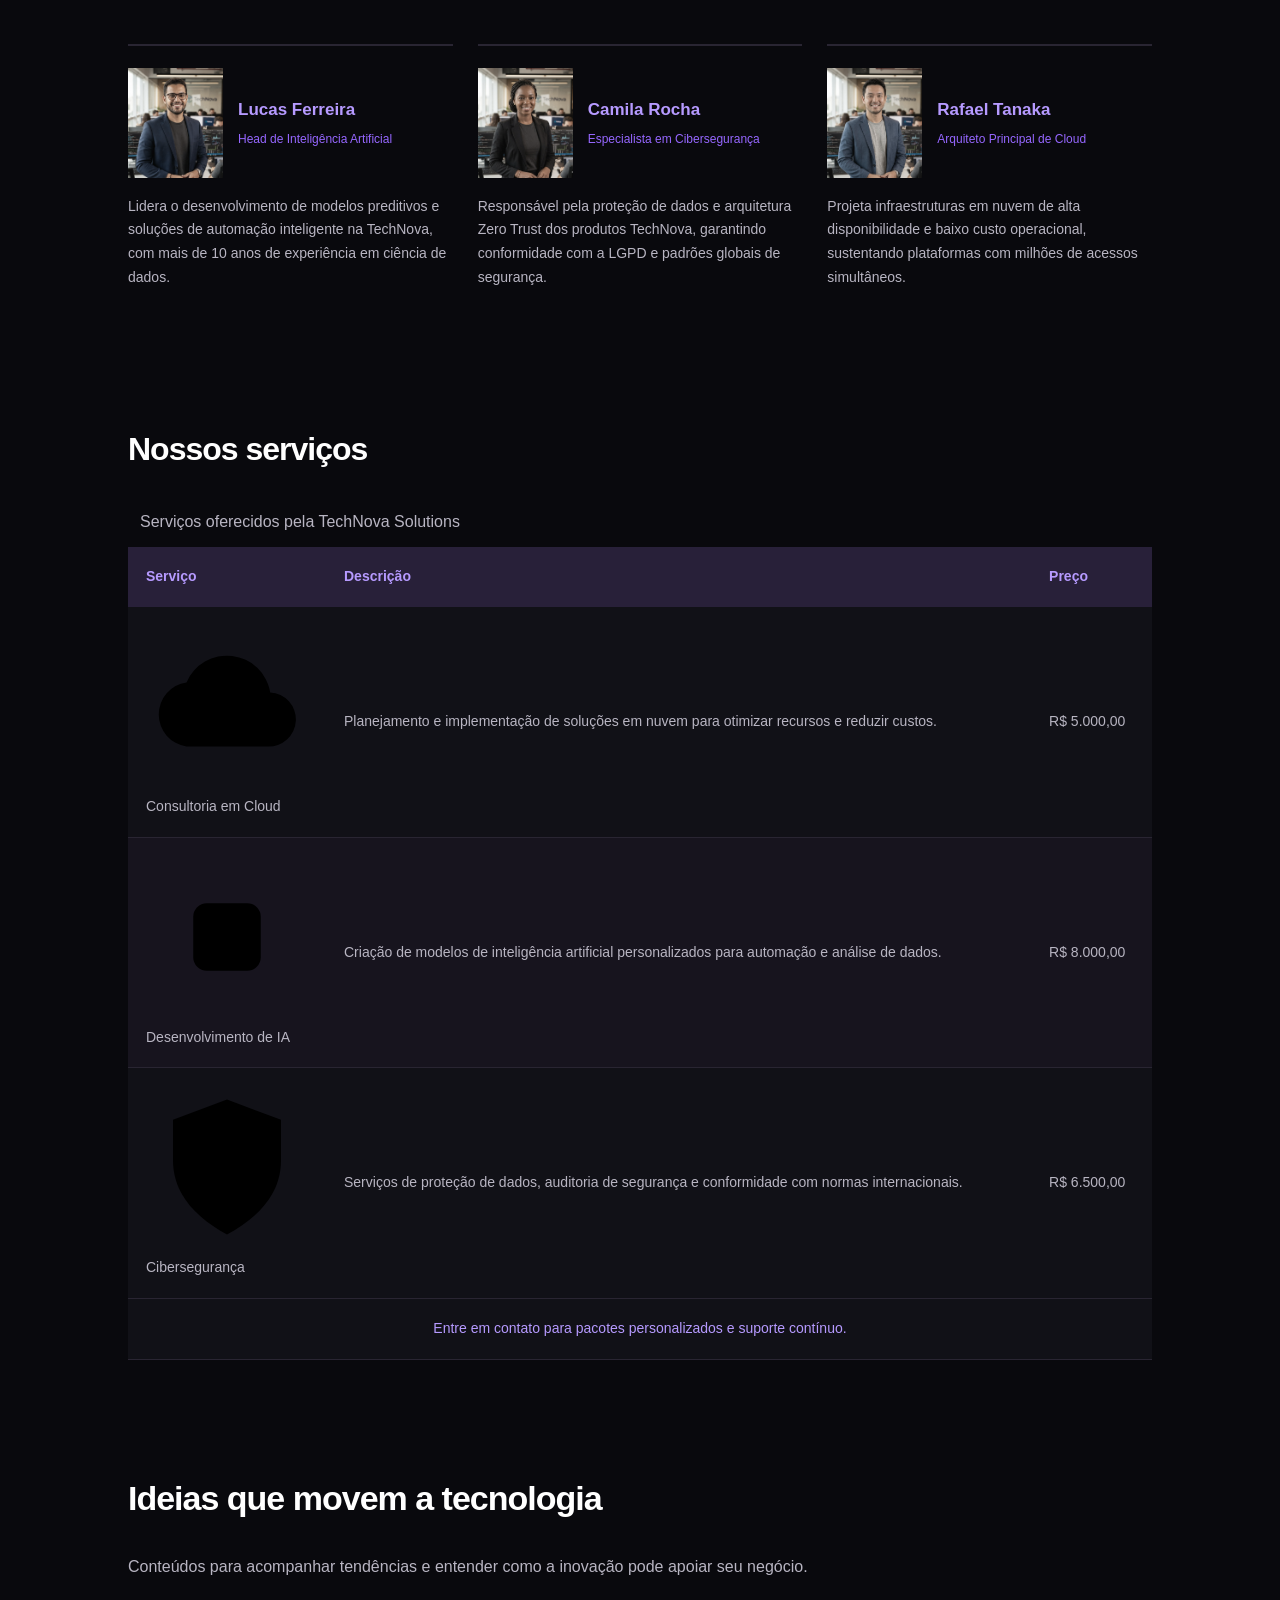
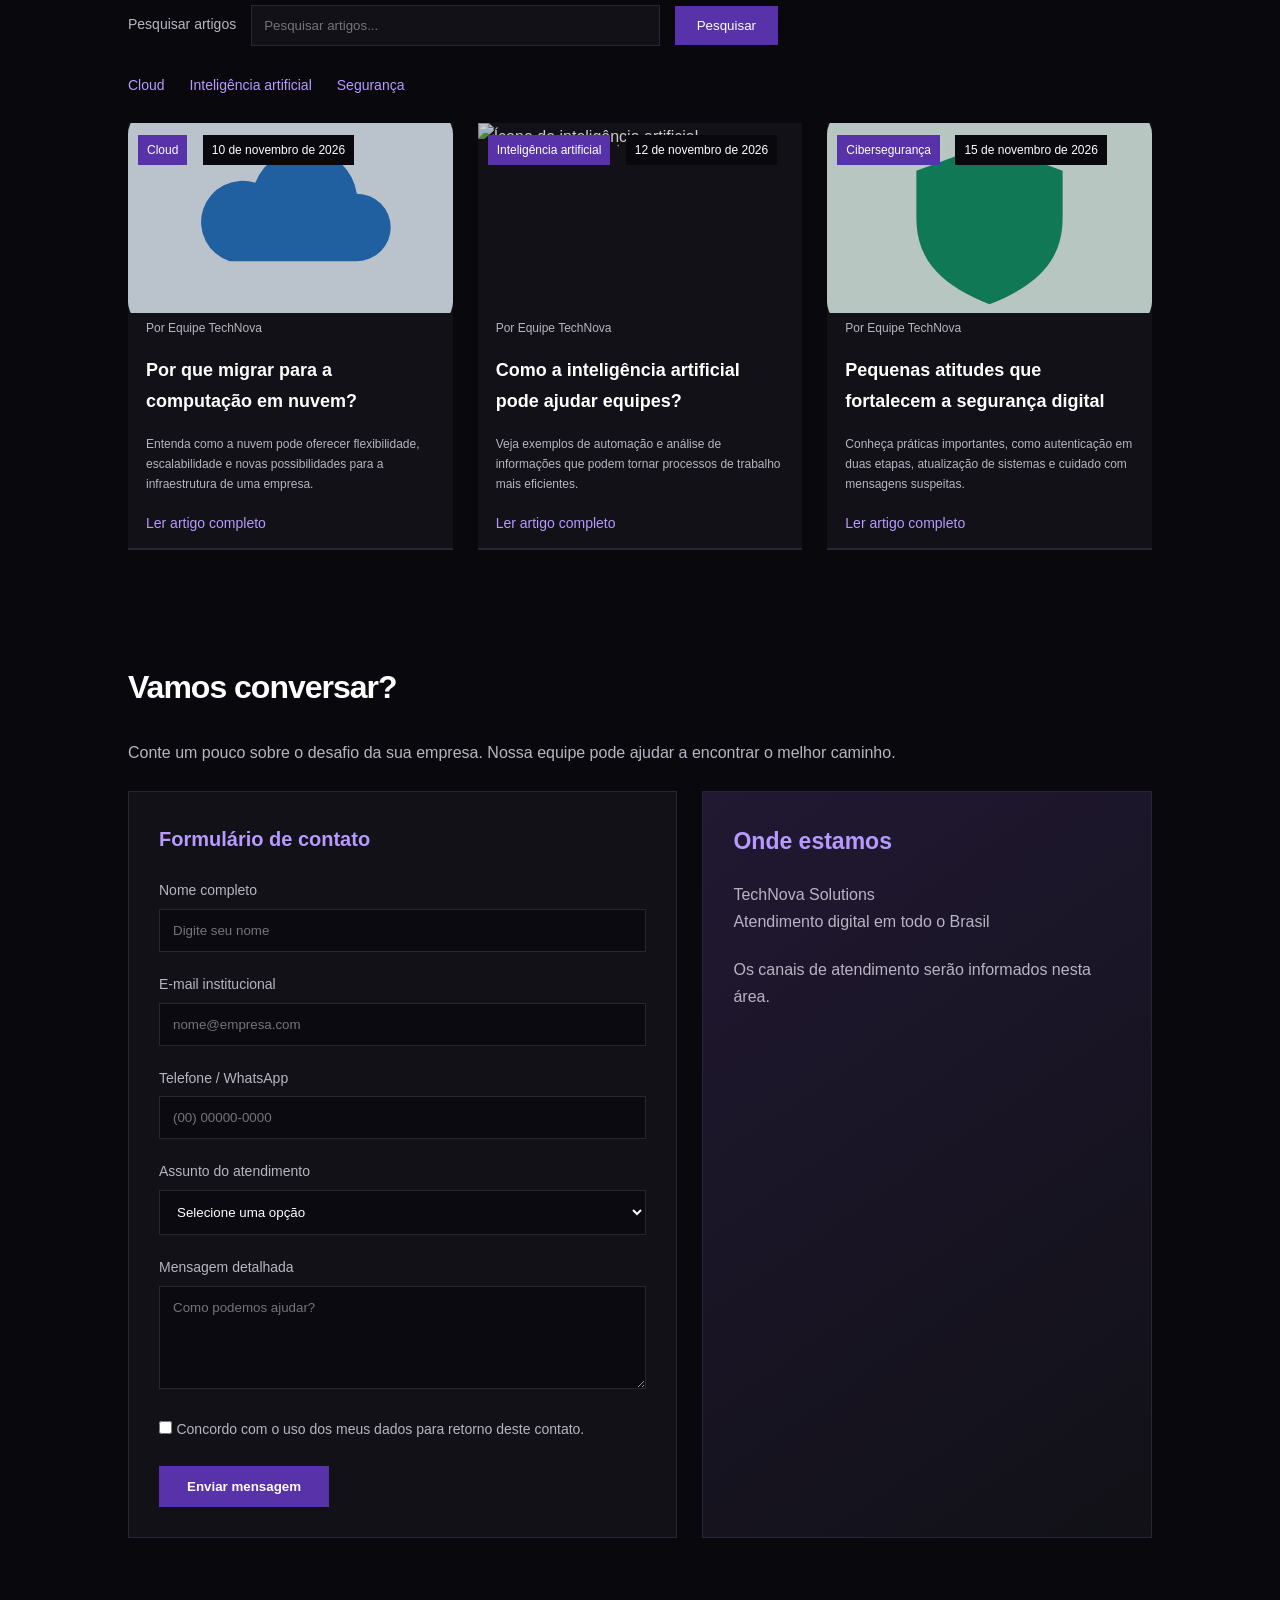
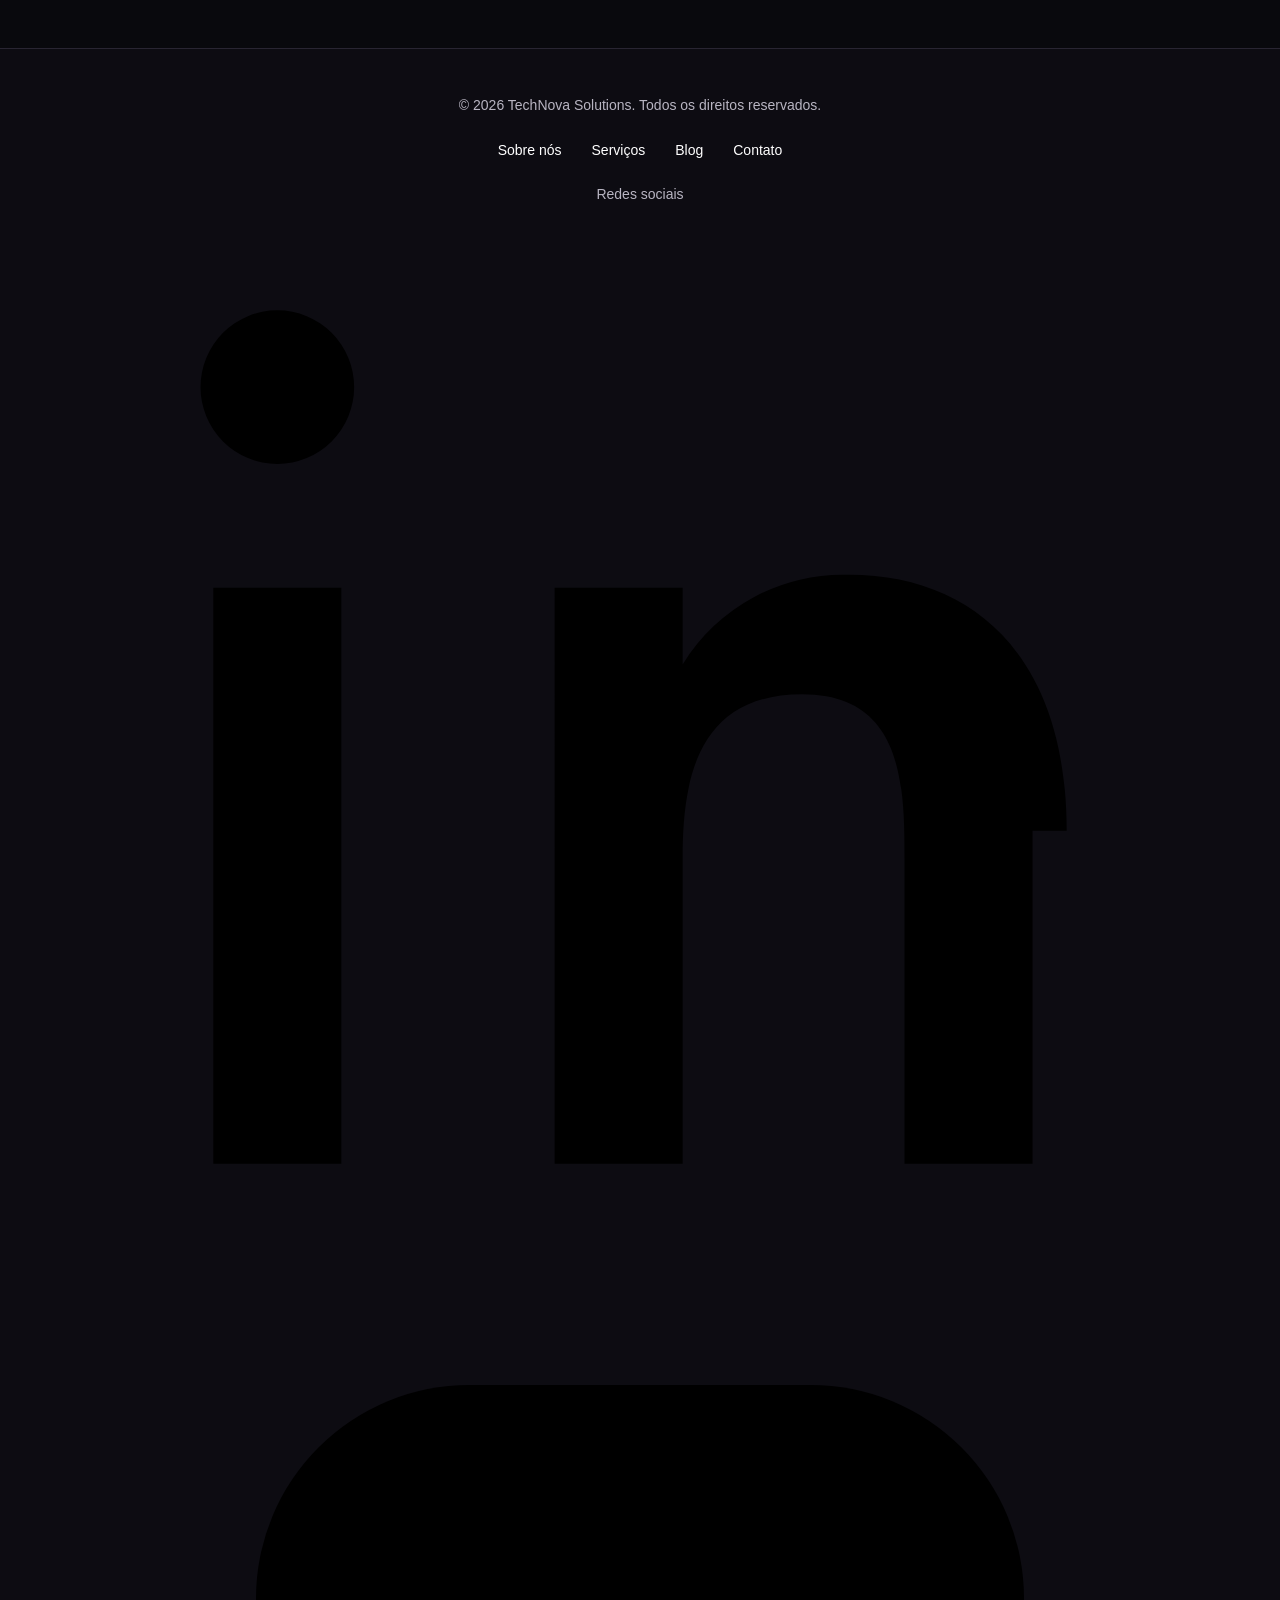
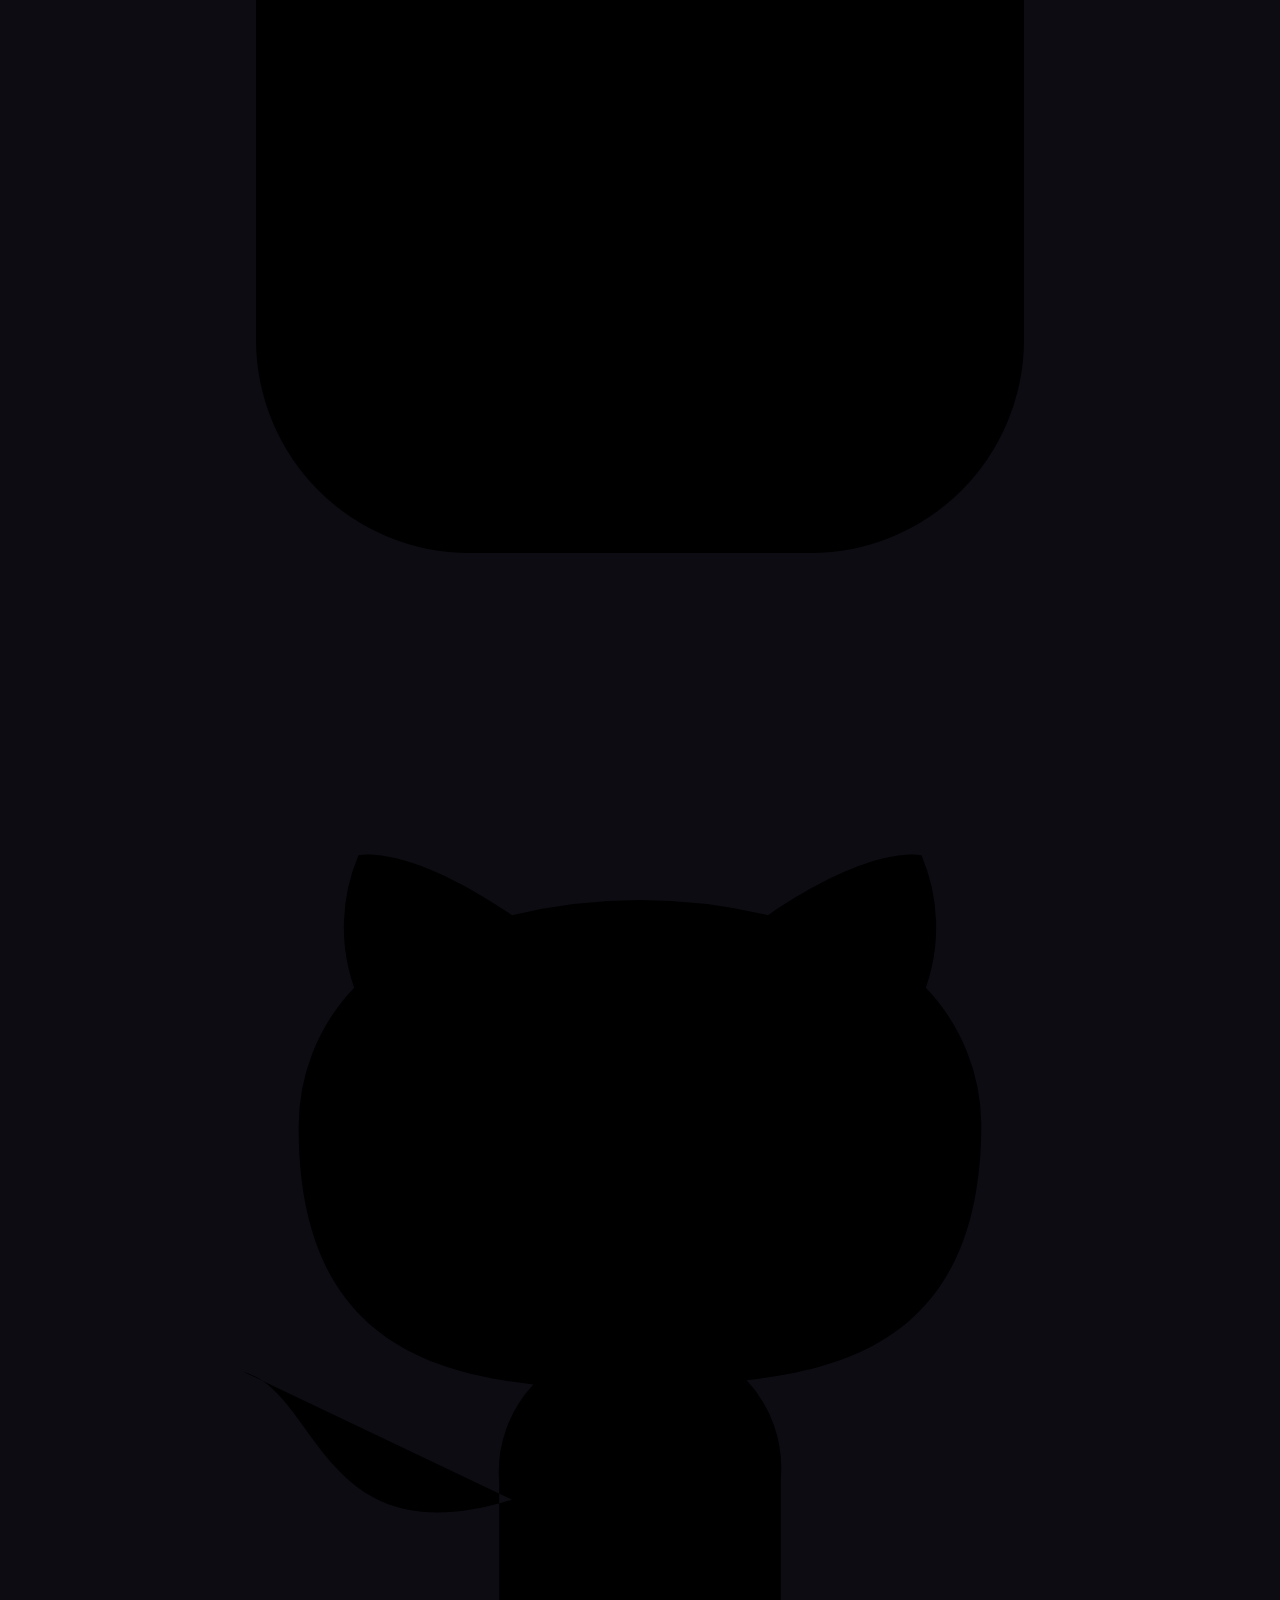
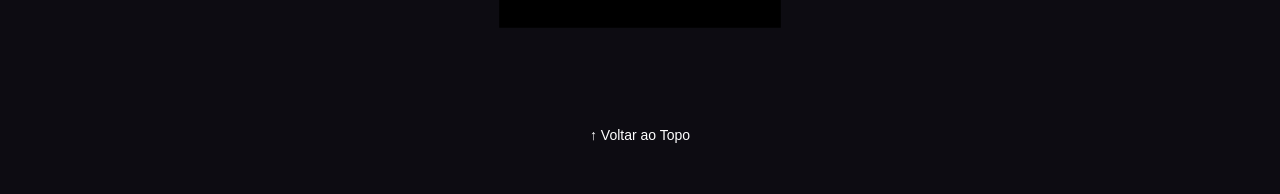
==== commit 2be47900: "Define index.html como página inicial e corrige estrutura" ====
--- a/index.html
+++ b/index.html
@@ -1,70 +1,26 @@
-
-
-
-
-
-
-
-
-
-
-
-
-
-
-
-
-
-
-
-
-
-
-
-
-
-
-
-
-
-
-
-
-
-
-
-
-
-
-
-
-
-
-
-
-
-
-
-
-
-
-
 <!DOCTYPE html>
 <html lang="pt-BR">
+
 <head>
     <meta charset="UTF-8">
     <meta name="viewport" content="width=device-width, initial-scale=1.0">
-    <meta name="description" content="A TechNova Solutions desenvolve soluções em computação em nuvem, inteligência artificial e cibersegurança para empresas.">
-    <meta name="author" content="TechNova Solutions">
-    <title>TechNova Solutions | Tecnologia para evoluir</title>
+    <meta name="description"
+        content="Conheça a TechNova Solutions e nossas soluções em computação em nuvem, inteligência artificial e cibersegurança.">
+    <link rel="stylesheet" href="css/style.css">
+    <script src="script.js" defer></script>
+    <meta name="theme-color" content="#09090d">
+    <title>TechNova Solutions | Soluções Tecnológicas</title>
 </head>
-<body id="topo">
-    <!-- Seção 1 - Cabeçalho e navegação -->
-    <header>
-        <a href="#inicio" aria-label="TechNova Solutions - Página inicial">
-            <span>TechNova</span> Solutions
+
+<body>
+
+    <header id="topo" class="cabecalho">
+        <a class="marca" href="#inicio" aria-label="TechNova Solutions - início">
+            <svg viewBox="0 0 48 48" role="img" aria-hidden="true">
+                <path d="M5 7h10l18 25V7h10v34H33L15 16v25H5z"></path>
+            </svg>
+            <span>Tech<strong>Nova</strong></span>
         </a>
-
         <nav aria-label="Navegação principal">
             <ul>
                 <li><a href="#inicio">Início</a></li>
@@ -76,145 +32,145 @@
         </nav>
     </header>
 
-    <!-- Seção 2 - Conteúdo principal e apresentação -->
     <main>
-        <section id="inicio" class="hero">
-            <p>TECNOLOGIA QUE IMPULSIONA NEGÓCIOS</p>
-            <h1>Prepare sua empresa para o próximo nível.</h1>
-            <p>Unimos computação em nuvem, inteligência artificial e cibersegurança para criar soluções digitais mais inteligentes, eficientes e seguras.</p>
-            <a href="#contato">Converse com nossos especialistas</a>
-
-            <div aria-label="Soluções em destaque">
-                <figure>
-                    <img src="img/cloud.svg" alt="Ilustração de uma nuvem representando computação em nuvem">
-                    <figcaption>Computação em nuvem</figcaption>
-                </figure>
-                <figure>
-                    <img src="img/ia.svg" alt="Ilustração de circuito representando inteligência artificial">
-                    <figcaption>Inteligência artificial</figcaption>
-                </figure>
-                <figure>
-                    <img src="img/security.svg" alt="Ilustração de escudo representando cibersegurança">
-                    <figcaption>Cibersegurança</figcaption>
-                </figure>
+
+        <!-- Tarefa 1.3 – Marcação do Cabeçalho e Hero Section -->
+        <section id="inicio">
+            <h1>Bem-vindo à TechNova Solutions</h1>
+            <p>Oferecemos soluções em computação em nuvem, inteligência artificial e cibersegurança.</p>
+            <a href="#contato">Entre em contato</a>
+        </section>
+
+        <section class="hero" aria-label="Imagem de destaque">
+            <div class="carrosel">
+
+                <a class="banner" href="#sobre">
+                    <img src="imagens/hero-image.jpg" alt="Globo digital roxo representando a conectividade global da TechNova Solutions" width="1600" height="900" fetchpriority="high" decoding="async">
+                </a>
+
+                <a class="banner" href="#servicos">
+                    <img src="imagens/hero-image2.jpg" alt="Ambiente de trabalho tecnológico com a identidade visual da TechNova Solutions" width="1600" height="900" loading="lazy" decoding="async">
+                </a>
+
+                <a class="banner" href="#blog">
+                    <img src="imagens/hero-image3.jpg" alt="Ilustração de segurança digital com escudo e cadeado roxos" width="1600" height="900" loading="lazy" decoding="async">
+                </a>
+
             </div>
         </section>
 
-        <!-- Seção 3 - Sobre a empresa, missão, visão, valores e equipe -->
         <section id="sobre">
-            <h2>Sobre a TechNova</h2>
-            <p>A TechNova Solutions é uma startup brasileira de tecnologia criada para ajudar empresas a aproveitar melhor as oportunidades do mundo digital. Nosso trabalho conecta inovação e estratégia para desenvolver soluções que acompanham as necessidades de cada negócio.</p>
 
             <div>
-                <article>
-                    <h3>Missão</h3>
-                    <p>Desenvolver soluções tecnológicas acessíveis, seguras e eficientes que facilitem o crescimento dos nossos clientes.</p>
-                </article>
-                <article>
-                    <h3>Visão</h3>
-                    <p>Ser reconhecida pela capacidade de transformar desafios empresariais em oportunidades por meio da tecnologia.</p>
-                </article>
-                <article>
-                    <h3>Valores</h3>
-                    <p><strong>Ética, inovação e confiança</strong> orientam nossas decisões. Valorizamos a colaboração e a melhoria contínua.</p>
-                </article>
+                <h2>Missão</h2>
+                <p>A TechNova Solutions é uma empresa inovadora que oferece soluções tecnológicas de ponta para empresas
+                    de todos os tamanhos. Nossa equipe de especialistas está comprometida em fornecer serviços de alta
+                    qualidade e suporte excepcional aos nossos clientes.</p>
             </div>
 
-            <h3>Conheça nossa equipe</h3>
             <div>
-                <article>
-                    <img src="img/equipe-cloud.svg" alt="Retrato ilustrado de Ana Costa, especialista em computação em nuvem">
-                    <h4>Ana Costa</h4>
-                    <p>Especialista em Cloud</p>
-                    <p>Planeja ambientes em nuvem com foco em disponibilidade, organização e desempenho.</p>
-                </article>
-                <article>
-                    <img src="img/equipe-ia.svg" alt="Retrato ilustrado de Rafael Mendes, especialista em inteligência artificial">
-                    <h4>Rafael Mendes</h4>
-                    <p>Especialista em Inteligência Artificial</p>
-                    <p>Desenvolve soluções inteligentes para automatizar tarefas e apoiar decisões.</p>
-                </article>
-                <article>
-                    <img src="img/equipe-seguranca.svg" alt="Retrato ilustrado de Camila Rocha, especialista em cibersegurança">
-                    <h4>Camila Rocha</h4>
-                    <p>Especialista em Cibersegurança</p>
-                    <p>Atua na prevenção de riscos e na proteção de sistemas e informações.</p>
-                </article>
+                <h2>Nossa Visão</h2>
+                <p>Ser reconhecida como líder em soluções tecnológicas, impulsionando a transformação digital e
+                    capacitando empresas a alcançarem seu potencial máximo.</p>
             </div>
-            <p><em>Os perfis apresentados são ilustrativos e representam as áreas de especialização da equipe do projeto.</em></p>
-        </section>
-
-        <!-- Seção 4 - Catálogo de serviços e tabela de planos -->
+
+            <div>
+                <h2>Nossos Valores</h2>
+                <ul>
+                    <li>Inovação</li>
+                    <li>Excelência</li>
+                    <li>Integridade</li>
+                    <li>Colaboração</li>
+                    <li>Foco no Cliente</li>
+                </ul>
+            </div>
+
+        </section>
+
+        <section id="equipe">
+            <h2>Nossa equipe</h2>
+
+            <article>
+                <img src="img/lucas-ferreira.webp"
+                    alt="Retrato de Lucas Ferreira, de cabelos curtos e óculos de armação escura, sorrindo em frente a monitores de código na sede da TechNova."
+                    width="300" height="300">
+
+                <h3>Lucas Ferreira</h3>
+                <p>Head de Inteligência Artificial</p>
+                <p>Lidera o desenvolvimento de modelos preditivos e soluções de automação inteligente na TechNova, com
+                    mais de 10 anos de experiência em ciência de dados.</p>
+            </article>
+
+            <article>
+                <img src="img/camila-rocha.webp"
+                    alt="Retrato de Camila Rocha, com cabelo trançado preso, vestindo blazer preto e sorrindo com expressão confiante."
+                    width="300" height="300">
+
+                <h3>Camila Rocha</h3>
+                <p>Especialista em Cibersegurança</p>
+                <p>Responsável pela proteção de dados e arquitetura Zero Trust dos produtos TechNova, garantindo
+                    conformidade com a LGPD e padrões globais de segurança.</p>
+            </article>
+
+            <article>
+                <img src="img/rafael-tanaka.webp"
+                    alt="Retrato de Rafael Tanaka, de barba rala, usando camiseta casual cinza sob jaqueta azul, em um ambiente de trabalho iluminado."
+                    width="300" height="300">
+
+                <h3>Rafael Tanaka</h3>
+                <p>Arquiteto Principal de Cloud</p>
+                <p>Projeta infraestruturas em nuvem de alta disponibilidade e baixo custo operacional, sustentando
+                    plataformas com milhões de acessos simultâneos.</p>
+            </article>
+
+        </section>
+
         <section id="servicos">
-            <h2>Nossas soluções</h2>
-            <p>Tecnologia pensada para resolver problemas reais e apoiar a evolução da sua empresa.</p>
-
-            <div>
-                <article>
-                    <h3>Computação em nuvem</h3>
-                    <p>Infraestrutura escalável, armazenamento e migração de sistemas para ambientes em nuvem.</p>
-                </article>
-                <article>
-                    <h3>Inteligência artificial</h3>
-                    <p>Automação de processos, análise de dados e ferramentas inteligentes para apoiar equipes.</p>
-                </article>
-                <article>
-                    <h3>Cibersegurança</h3>
-                    <p>Avaliação de riscos, boas práticas de proteção e monitoramento da segurança digital.</p>
-                </article>
-            </div>
-
-            <h3>Planos de atendimento</h3>
+            <h2>Nossos serviços</h2>
+
             <table>
-                <caption>Comparativo ilustrativo dos planos TechNova</caption>
+                <caption>Serviços oferecidos pela TechNova Solutions</caption>
+
                 <thead>
                     <tr>
-                        <th scope="col">Recursos</th>
-                        <th scope="col">Essencial</th>
-                        <th scope="col">Avançado</th>
-                        <th scope="col">Personalizado</th>
+                        <th scope="col">Serviço</th>
+                        <th scope="col">Descrição</th>
+                        <th scope="col">Preço</th>
                     </tr>
                 </thead>
+
                 <tbody>
                     <tr>
-                        <th scope="row">Suporte</th>
-                        <td>Horário comercial</td>
-                        <td>Prioritário</td>
-                        <td>Definido em contrato</td>
-                    </tr>
-                    <tr>
-                        <th scope="row">Relatórios</th>
-                        <td>Básicos</td>
-                        <td>Completos</td>
-                        <td>Personalizados</td>
-                    </tr>
-                    <tr>
-                        <th scope="row">Áreas incluídas</th>
-                        <td colspan="2">Cloud, IA ou Cibersegurança</td>
-                        <td>Cloud + IA + Cibersegurança</td>
-                    </tr>
-                    <tr>
-                        <th scope="row">Acompanhamento</th>
-                        <td rowspan="2">Sob demanda</td>
-                        <td>Mensal</td>
-                        <td>Contínuo</td>
-                    </tr>
-                    <tr>
-                        <th scope="row">Projeto dedicado</th>
-                        <td>Opcional</td>
-                        <td>Incluído</td>
+                        <td><svg class="icone-servico" viewBox="0 0 24 24" aria-hidden="true"><path d="M6 18h12a4 4 0 0 0 .4-8A6.5 6.5 0 0 0 6 8.5 4.8 4.8 0 0 0 6 18Z"></path><path d="M9 14h6"></path></svg> Consultoria em Cloud</td>
+                        <td>Planejamento e implementação de soluções em nuvem para otimizar recursos e reduzir custos.
+                        </td>
+                        <td>R$ 5.000,00</td>
+                    </tr>
+
+                    <tr>
+                        <td><svg class="icone-servico" viewBox="0 0 24 24" aria-hidden="true"><rect x="7" y="7" width="10" height="10" rx="2"></rect><path d="M9 2v5m6-5v5m-6 10v5m6-5v5M2 9h5m-5 6h5m10-6h5m-5 6h5"></path></svg> Desenvolvimento de IA</td>
+                        <td>Criação de modelos de inteligência artificial personalizados para automação e análise de
+                            dados.</td>
+                        <td>R$ 8.000,00</td>
+                    </tr>
+
+                    <tr>
+                        <td><svg class="icone-servico" viewBox="0 0 24 24" aria-hidden="true"><path d="M12 2 20 5v6c0 5-3.4 8.5-8 11-4.6-2.5-8-6-8-11V5l8-3Z"></path><path d="m9 12 2 2 4-4"></path></svg> Cibersegurança</td>
+                        <td>Serviços de proteção de dados, auditoria de segurança e conformidade com normas
+                            internacionais.</td>
+                        <td>R$ 6.500,00</td>
                     </tr>
                 </tbody>
+
                 <tfoot>
                     <tr>
-                        <th scope="row">Investimento</th>
-                        <td colspan="3">Valores definidos após análise das necessidades da empresa.</td>
+                        <td colspan="3">Entre em contato para pacotes personalizados e suporte contínuo.</td>
                     </tr>
                 </tfoot>
+
             </table>
         </section>
 
-        <!-- Seção 5 - Blog e central de notícias -->
         <section id="blog">
             <h2>Ideias que movem a tecnologia</h2>
             <p>Conteúdos para acompanhar tendências e entender como a inovação pode apoiar seu negócio.</p>
@@ -234,31 +190,44 @@
             </nav>
 
             <article id="artigo-cloud">
-                <img src="img/cloud.svg" alt="Ilustração de nuvem digital para o artigo sobre computação em nuvem">
+                <img src="img/cloud.svg" alt="Ícone de computação em nuvem" width="160" height="120" loading="lazy">
+
                 <p><span>Cloud</span> · <time datetime="2026-11-10">10 de novembro de 2026</time></p>
                 <p>Por Equipe TechNova</p>
+
                 <h3>Por que migrar para a computação em nuvem?</h3>
-                <p>Entenda como a nuvem pode oferecer flexibilidade, escalabilidade e novas possibilidades para a infraestrutura de uma empresa.</p>
+                <p>Entenda como a nuvem pode oferecer flexibilidade, escalabilidade e novas possibilidades para a
+                    infraestrutura de uma empresa.</p>
+
                 <a href="#contato">Ler artigo completo</a>
             </article>
 
             <article id="artigo-ia">
-                <img src="img/ia.svg" alt="Ilustração de circuito para o artigo sobre inteligência artificial">
+                <img src="img/ia.svg" alt="Ícone de inteligência artificial" width="160" height="120" loading="lazy">
+
                 <p><span>Inteligência artificial</span> · <time datetime="2026-11-12">12 de novembro de 2026</time></p>
                 <p>Por Equipe TechNova</p>
+
                 <h3>Como a inteligência artificial pode ajudar equipes?</h3>
-                <p>Veja exemplos de automação e análise de informações que podem tornar processos de trabalho mais eficientes.</p>
+                <p>Veja exemplos de automação e análise de informações que podem tornar processos de trabalho mais
+                    eficientes.</p>
+
                 <a href="#contato">Ler artigo completo</a>
             </article>
 
             <article id="artigo-seguranca">
-                <img src="img/security.svg" alt="Ilustração de escudo para o artigo sobre cibersegurança">
+                <img src="img/security.svg" alt="Ícone de escudo para cibersegurança" width="160" height="120" loading="lazy">
+
                 <p><span>Cibersegurança</span> · <time datetime="2026-11-15">15 de novembro de 2026</time></p>
                 <p>Por Equipe TechNova</p>
+
                 <h3>Pequenas atitudes que fortalecem a segurança digital</h3>
-                <p>Conheça práticas importantes, como autenticação em duas etapas, atualização de sistemas e cuidado com mensagens suspeitas.</p>
+                <p>Conheça práticas importantes, como autenticação em duas etapas, atualização de sistemas e cuidado com
+                    mensagens suspeitas.</p>
+
                 <a href="#contato">Ler artigo completo</a>
             </article>
+
         </section>
 
         <!-- Seção 6 - Contato e localização -->
@@ -274,14 +243,17 @@
                         <label for="nome">Nome completo</label>
                         <input type="text" id="nome" name="nome" required placeholder="Digite seu nome">
                     </p>
+
                     <p>
                         <label for="email">E-mail institucional</label>
                         <input type="email" id="email" name="email" required placeholder="nome@empresa.com">
                     </p>
+
                     <p>
                         <label for="telefone">Telefone / WhatsApp</label>
                         <input type="tel" id="telefone" name="telefone" required placeholder="(00) 00000-0000">
                     </p>
+
                     <p>
                         <label for="assunto">Assunto do atendimento</label>
                         <select id="assunto" name="assunto" required>
@@ -292,39 +264,46 @@
                             <option value="outro">Outro assunto</option>
                         </select>
                     </p>
+
                     <p>
                         <label for="mensagem">Mensagem detalhada</label>
-                        <textarea id="mensagem" name="mensagem" rows="5" required placeholder="Como podemos ajudar?"></textarea>
-                    </p>
+                        <textarea id="mensagem" name="mensagem" rows="5" required
+                            placeholder="Como podemos ajudar?"></textarea>
+                    </p>
+
                     <p>
                         <input type="checkbox" id="aceite" name="aceite" required>
                         <label for="aceite">Concordo com o uso dos meus dados para retorno deste contato.</label>
                     </p>
+
                     <button type="submit">Enviar mensagem</button>
+
                 </fieldset>
             </form>
 
             <aside>
                 <h3>Onde estamos</h3>
+
                 <address>
                     TechNova Solutions<br>
                     Atendimento digital em todo o Brasil
                 </address>
+
                 <p>Os canais de atendimento serão informados nesta área.</p>
                 <iframe
+                    src="https://www.openstreetmap.org/export/embed.html?bbox=-73.99%2C-33.75%2C-34.79%2C5.27&amp;layer=mapnik"
                     title="Mapa do Brasil, área de atendimento da TechNova Solutions"
-                    src="https://www.openstreetmap.org/export/embed.html?bbox=-73.99%2C-33.75%2C-34.79%2C5.27&amp;layer=mapnik"
-                    width="100%"
-                    height="300"
-                    loading="lazy">
+                    width="100%" height="280" loading="lazy">
                 </iframe>
             </aside>
-        </section>
+
+        </section>
+
     </main>
 
-    <!-- Seção 7 - Rodapé -->
     <footer>
         <p>© 2026 TechNova Solutions. Todos os direitos reservados.</p>
+
         <nav aria-label="Links do rodapé">
             <ul>
                 <li><a href="#sobre">Sobre nós</a></li>
@@ -333,8 +312,23 @@
                 <li><a href="#contato">Contato</a></li>
             </ul>
         </nav>
-        <p>Redes sociais: <span>Perfis oficiais em breve.</span></p>
+
+        <p>Redes sociais</p>
+        <div class="redes-sociais" aria-label="Redes sociais">
+            <span role="img" aria-label="LinkedIn">
+                <svg viewBox="0 0 24 24" aria-hidden="true"><path d="M5 8.5H2V22h3V8.5ZM3.5 2A1.8 1.8 0 1 0 3.5 5.6 1.8 1.8 0 0 0 3.5 2ZM22 14.2c0-4.1-2.2-6-5.1-6a4.4 4.4 0 0 0-3.9 2.1V8.5h-3V22h3v-7.2c0-1.9.4-3.8 2.8-3.8s2.4 2.2 2.4 3.9V22h3v-7.8Z"></path></svg>
+            </span>
+            <span role="img" aria-label="Instagram">
+                <svg viewBox="0 0 24 24" aria-hidden="true"><rect x="3" y="3" width="18" height="18" rx="5"></rect><circle cx="12" cy="12" r="4"></circle><path d="M17.5 6.5h.01"></path></svg>
+            </span>
+            <span role="img" aria-label="GitHub">
+                <svg viewBox="0 0 24 24" aria-hidden="true"><path d="M9 19c-4.5 1.4-4.5-2.5-6.3-3m12.6 6v-3.5a3 3 0 0 0-.8-2.3c2.7-.3 5.5-1.3 5.5-6A4.7 4.7 0 0 0 18.7 7a4.3 4.3 0 0 0-.1-3.1S17.5 3.6 15 5.3a13 13 0 0 0-6 0C6.5 3.6 5.4 3.9 5.4 3.9A4.3 4.3 0 0 0 5.3 7a4.7 4.7 0 0 0-1.3 3.3c0 4.7 2.8 5.7 5.5 6a3 3 0 0 0-.8 2.3V22"></path></svg>
+                </span>
+        </div>
+
         <a href="#topo">↑ Voltar ao Topo</a>
     </footer>
+
 </body>
+
 </html>
--- a/css/style.css
+++ b/css/style.css
@@ -0,0 +1,724 @@
+* {
+  margin: 0;
+  padding: 0;
+  box-sizing: border-box;
+}
+
+html {
+  scroll-behavior: smooth;
+}
+
+:root {
+  --roxo: #9667ff;
+  --roxo-claro: #b69aff;
+  --roxo-escuro: #5732a8;
+  --fundo: #09090d;
+  --bloco: #111117;
+  --bloco-claro: #17151f;
+  --borda: #292532;
+  --texto: #b8b5c2;
+  --branco: #ffffff;
+}
+
+body {
+  background-color: var(--fundo);
+  color: var(--branco);
+  font-family: Arial, sans-serif;
+  line-height: 1.7;
+}
+
+a {
+  color: inherit;
+  text-decoration: none;
+  transition: 0.3s;
+}
+
+h2 {
+  font-size: 32px;
+  letter-spacing: -1px;
+}
+
+/* MENU */
+
+.cabecalho {
+  background-color: #0d0c12;
+  border-bottom: 1px solid var(--borda);
+  padding: 18px 9%;
+  position: sticky;
+  top: 0;
+  z-index: 1000;
+  display: flex;
+  justify-content: space-between;
+  align-items: center;
+}
+
+.cabecalho::before {
+  content: "TECHNOVA";
+  font-size: 21px;
+  font-weight: bold;
+  letter-spacing: 3px;
+  border-left: 3px solid var(--roxo);
+  padding-left: 12px;
+}
+
+.cabecalho ul {
+  display: flex;
+  align-items: center;
+  gap: 30px;
+  list-style: none;
+}
+
+.cabecalho a {
+  color: #c2bdcc;
+  font-size: 14px;
+}
+
+.cabecalho a:hover {
+  color: var(--roxo-claro);
+}
+
+/* INÍCIO */
+
+#inicio {
+  min-height: 490px;
+  padding: 100px 12%;
+  display: flex;
+  flex-direction: column;
+  justify-content: center;
+  align-items: flex-start;
+  position: relative;
+  overflow: hidden;
+  background:
+    radial-gradient(circle at 85% 45%, #38215d 0%, transparent 30%),
+    linear-gradient(110deg, #171020, #09090d 75%);
+  border-bottom: 1px solid var(--borda);
+}
+
+#inicio::after {
+  content: "N";
+  position: absolute;
+  right: 15%;
+  top: 50%;
+  transform: translateY(-50%);
+  font-size: 340px;
+  font-weight: bold;
+  color: rgba(166, 122, 255, 0.07);
+  pointer-events: none;
+}
+
+#inicio h1 {
+  max-width: 700px;
+  font-size: clamp(38px, 5vw, 62px);
+  line-height: 1.12;
+  letter-spacing: -2px;
+  position: relative;
+  z-index: 1;
+}
+
+#inicio p {
+  color: var(--texto);
+  font-size: 17px;
+  max-width: 560px;
+  margin: 22px 0 30px;
+  position: relative;
+  z-index: 1;
+}
+
+#inicio a {
+  background-color: var(--roxo-escuro);
+  padding: 13px 28px;
+  border-radius: 3px;
+  font-weight: bold;
+  position: relative;
+  z-index: 1;
+}
+
+#inicio a:hover {
+  background-color: var(--roxo);
+  transform: translateY(-3px);
+}
+
+/* GALERIA */
+
+.hero {
+  width: 80%;
+  max-width: 1200px;
+  margin: -1px auto 100px;
+}
+
+.carrosel {
+  display: flex;
+  gap: 15px;
+  overflow-x: auto;
+  scroll-snap-type: x mandatory;
+  scrollbar-color: var(--roxo-escuro) var(--bloco);
+  scrollbar-width: thin;
+}
+
+.banner {
+  flex: 0 0 100%;
+  scroll-snap-align: start;
+}
+
+.banner img {
+  display: block;
+  width: 100%;
+  height: 370px;
+  object-fit: cover;
+  filter: brightness(0.8);
+  transition: 0.4s;
+}
+
+.banner img:hover {
+  filter: brightness(1);
+}
+
+/* SOBRE */
+
+#sobre {
+  width: 80%;
+  max-width: 1200px;
+  margin: 100px auto;
+  display: grid;
+  grid-template-columns: repeat(3, 1fr);
+  gap: 2px;
+  background-color: var(--borda);
+  border: 1px solid var(--borda);
+}
+
+#sobre div {
+  background-color: var(--bloco);
+  padding: 35px 28px;
+  min-height: 240px;
+}
+
+#sobre div::before {
+  display: block;
+  color: var(--roxo);
+  font-size: 12px;
+  font-weight: bold;
+  letter-spacing: 2px;
+  margin-bottom: 20px;
+}
+
+#sobre div:nth-child(1)::before {
+  content: "01 / PROPÓSITO";
+}
+
+#sobre div:nth-child(2)::before {
+  content: "02 / FUTURO";
+}
+
+#sobre div:nth-child(3)::before {
+  content: "03 / PRINCÍPIOS";
+}
+
+#sobre h2 {
+  font-size: 22px;
+  margin-bottom: 15px;
+}
+
+#sobre p,
+#sobre li {
+  color: var(--texto);
+  font-size: 14px;
+}
+
+#sobre ul {
+  padding-left: 20px;
+}
+
+/* EQUIPE */
+
+#equipe {
+  width: 80%;
+  max-width: 1200px;
+  margin: 110px auto;
+  display: grid;
+  grid-template-columns: repeat(3, 1fr);
+  gap: 25px;
+}
+
+#equipe h2 {
+  grid-column: 1 / -1;
+  margin-bottom: 15px;
+}
+
+#equipe article {
+  background-color: transparent;
+  border-top: 2px solid var(--borda);
+  padding: 22px 0;
+  display: grid;
+  grid-template-columns: 95px 1fr;
+  grid-template-rows: auto auto auto;
+  gap: 5px 15px;
+  transition: 0.3s;
+}
+
+#equipe article:hover {
+  border-color: var(--roxo);
+}
+
+#equipe img {
+  grid-column: 1;
+  grid-row: 1 / 3;
+  width: 95px;
+  height: 110px;
+  object-fit: cover;
+  filter: grayscale(40%);
+}
+
+#equipe article:hover img {
+  filter: grayscale(0%);
+}
+
+#equipe h3 {
+  color: var(--roxo-claro);
+  font-size: 17px;
+  align-self: end;
+}
+
+#equipe article p:first-of-type {
+  color: var(--roxo);
+  font-size: 12px;
+  align-self: start;
+}
+
+#equipe article p:last-of-type {
+  grid-column: 1 / -1;
+  color: var(--texto);
+  font-size: 14px;
+  margin-top: 12px;
+}
+
+/* SERVIÇOS */
+
+#servicos {
+  width: 80%;
+  max-width: 1200px;
+  margin: 110px auto;
+  overflow-x: auto;
+}
+
+#servicos h2 {
+  margin-bottom: 20px;
+}
+
+#servicos table {
+  width: 100%;
+  border-collapse: collapse;
+  background-color: var(--bloco);
+}
+
+#servicos caption {
+  text-align: left;
+  color: var(--texto);
+  padding: 12px;
+}
+
+#servicos th {
+  background-color: #282039;
+  color: var(--roxo-claro);
+  text-align: left;
+  padding: 18px;
+  font-size: 14px;
+}
+
+#servicos td {
+  padding: 18px;
+  color: var(--texto);
+  border-bottom: 1px solid var(--borda);
+  font-size: 14px;
+}
+
+#servicos tbody tr:nth-child(even) {
+  background-color: #17141e;
+}
+
+#servicos tbody tr:hover {
+  background-color: #251c34;
+}
+
+#servicos tfoot td {
+  color: var(--roxo-claro);
+  text-align: center;
+}
+
+/* BLOG */
+
+#blog {
+  width: 80%;
+  max-width: 1200px;
+  margin: 110px auto;
+  display: grid;
+  grid-template-columns: repeat(3, 1fr);
+  gap: 25px;
+}
+
+#blog > h2,
+#blog > p,
+#blog > form,
+#blog > nav {
+  grid-column: 1 / -1;
+}
+
+#blog h2 {
+  font-size: 34px;
+}
+
+#blog > p {
+  color: var(--texto);
+}
+
+#blog form {
+  display: flex;
+  align-items: center;
+  gap: 15px;
+  max-width: 650px;
+}
+
+#blog form label {
+  color: var(--texto);
+  font-size: 14px;
+}
+
+#blog form input {
+  flex: 1;
+  min-width: 100px;
+  padding: 12px;
+  background-color: var(--bloco);
+  color: white;
+  border: 1px solid var(--borda);
+}
+
+#blog form button {
+  padding: 12px 22px;
+  background-color: var(--roxo-escuro);
+  border: none;
+  color: white;
+  cursor: pointer;
+}
+
+#blog nav ul {
+  display: flex;
+  gap: 25px;
+  list-style: none;
+}
+
+#blog nav a {
+  color: var(--roxo-claro);
+  font-size: 14px;
+}
+
+#blog article {
+  background-color: var(--bloco);
+  position: relative;
+  border-bottom: 2px solid var(--borda);
+  transition: 0.3s;
+}
+
+#blog article:hover {
+  border-color: var(--roxo);
+  transform: translateY(-5px);
+}
+
+#blog article img {
+  width: 100%;
+  height: 190px;
+  object-fit: cover;
+  display: block;
+  filter: brightness(0.8);
+}
+
+#blog article:hover img {
+  filter: brightness(1);
+}
+
+#blog article > p {
+  padding: 5px 18px;
+  color: var(--texto);
+  font-size: 12px;
+}
+
+#blog article > p:first-of-type {
+  position: absolute;
+  top: 12px;
+  left: 10px;
+  display: flex;
+  gap: 6px;
+  flex-wrap: wrap;
+  padding: 0;
+}
+
+#blog article span {
+  background-color: var(--roxo-escuro);
+  color: white;
+  padding: 5px 9px;
+}
+
+#blog article time {
+  background-color: #09090d;
+  color: white;
+  padding: 5px 9px;
+}
+
+#blog article h3 {
+  padding: 12px 18px;
+  color: var(--branco);
+  font-size: 18px;
+}
+
+#blog article a {
+  display: inline-block;
+  color: var(--roxo-claro);
+  margin: 12px 18px;
+  font-size: 14px;
+}
+
+#blog article a:hover {
+  color: white;
+}
+
+/* CONTATO */
+
+#contato {
+  width: 80%;
+  max-width: 1200px;
+  margin: 110px auto;
+  display: grid;
+  grid-template-columns: 1.1fr 0.9fr;
+  gap: 25px;
+}
+
+#contato > h2,
+#contato > p {
+  grid-column: 1 / -1;
+}
+
+#contato > p {
+  color: var(--texto);
+}
+
+#contato form {
+  background-color: var(--bloco);
+  padding: 30px;
+  border: 1px solid var(--borda);
+}
+
+#contato aside {
+  background: linear-gradient(145deg, #211832, #111117);
+  padding: 30px;
+  border: 1px solid var(--borda);
+}
+
+#contato fieldset {
+  border: none;
+}
+
+#contato legend {
+  color: var(--roxo-claro);
+  font-size: 20px;
+  font-weight: bold;
+  margin-bottom: 20px;
+}
+
+#contato form p {
+  margin-bottom: 18px;
+}
+
+#contato label {
+  display: inline-block;
+  color: var(--texto);
+  margin-bottom: 6px;
+  font-size: 14px;
+}
+
+#contato input:not([type="checkbox"]),
+#contato select,
+#contato textarea {
+  width: 100%;
+  padding: 13px;
+  background-color: #0b0a10;
+  color: white;
+  border: 1px solid var(--borda);
+  font-family: Arial, sans-serif;
+}
+
+#contato input:focus,
+#contato select:focus,
+#contato textarea:focus,
+#blog form input:focus {
+  outline: none;
+  border-color: var(--roxo);
+}
+
+#contato textarea {
+  resize: vertical;
+}
+
+#contato input[type="checkbox"] {
+  accent-color: var(--roxo);
+}
+
+#contato button {
+  background-color: var(--roxo-escuro);
+  color: white;
+  border: none;
+  padding: 13px 28px;
+  cursor: pointer;
+  font-weight: bold;
+  transition: 0.3s;
+}
+
+#contato button:hover,
+#blog form button:hover {
+  background-color: var(--roxo);
+}
+
+#contato aside h3 {
+  color: var(--roxo-claro);
+  font-size: 23px;
+  margin-bottom: 20px;
+}
+
+#contato address,
+#contato aside p {
+  color: var(--texto);
+  margin-bottom: 20px;
+  font-style: normal;
+}
+
+#contato iframe {
+  width: 100%;
+  height: 280px;
+  border: none;
+}
+
+/* RODAPÉ */
+
+footer {
+  background-color: #0d0c12;
+  border-top: 1px solid var(--borda);
+  padding: 45px 10%;
+  text-align: center;
+}
+
+footer p {
+  color: var(--texto);
+  font-size: 14px;
+  margin-bottom: 18px;
+}
+
+footer ul {
+  display: flex;
+  justify-content: center;
+  gap: 30px;
+  list-style: none;
+  margin-bottom: 20px;
+}
+
+footer a {
+  font-size: 14px;
+}
+
+footer a:hover {
+  color: var(--roxo-claro);
+}
+
+/* TABLETS */
+
+@media (max-width: 900px) {
+  #sobre {
+    grid-template-columns: 1fr;
+  }
+
+  #equipe {
+    grid-template-columns: repeat(2, 1fr);
+  }
+
+  #blog {
+    grid-template-columns: repeat(2, 1fr);
+  }
+
+  #contato {
+    grid-template-columns: 1fr;
+  }
+}
+
+/* CELULARES */
+
+@media (max-width: 600px) {
+  .cabecalho {
+    flex-wrap: wrap;
+    justify-content: center;
+    gap: 15px;
+    padding: 15px;
+  }
+
+  .cabecalho ul {
+    justify-content: center;
+    gap: 15px;
+    flex-wrap: wrap;
+  }
+
+  .cabecalho a {
+    font-size: 12px;
+  }
+
+  #inicio {
+    min-height: 400px;
+    padding: 75px 8%;
+  }
+
+  #inicio h1 {
+    font-size: 38px;
+  }
+
+  #inicio::after {
+    right: -20%;
+    font-size: 250px;
+  }
+
+  .hero,
+  #sobre,
+  #equipe,
+  #servicos,
+  #blog,
+  #contato {
+    width: 90%;
+  }
+
+  .banner img {
+    height: 230px;
+  }
+
+  #equipe,
+  #blog {
+    grid-template-columns: 1fr;
+  }
+
+  #equipe h2,
+  #blog > h2,
+  #blog > p,
+  #blog > form,
+  #blog > nav {
+    grid-column: 1;
+  }
+
+  #blog form {
+    flex-wrap: wrap;
+  }
+
+  #blog nav ul {
+    flex-wrap: wrap;
+  }
+
+  #servicos table {
+    min-width: 550px;
+  }
+
+  footer ul {
+    flex-wrap: wrap;
+    gap: 15px;
+  }
+}
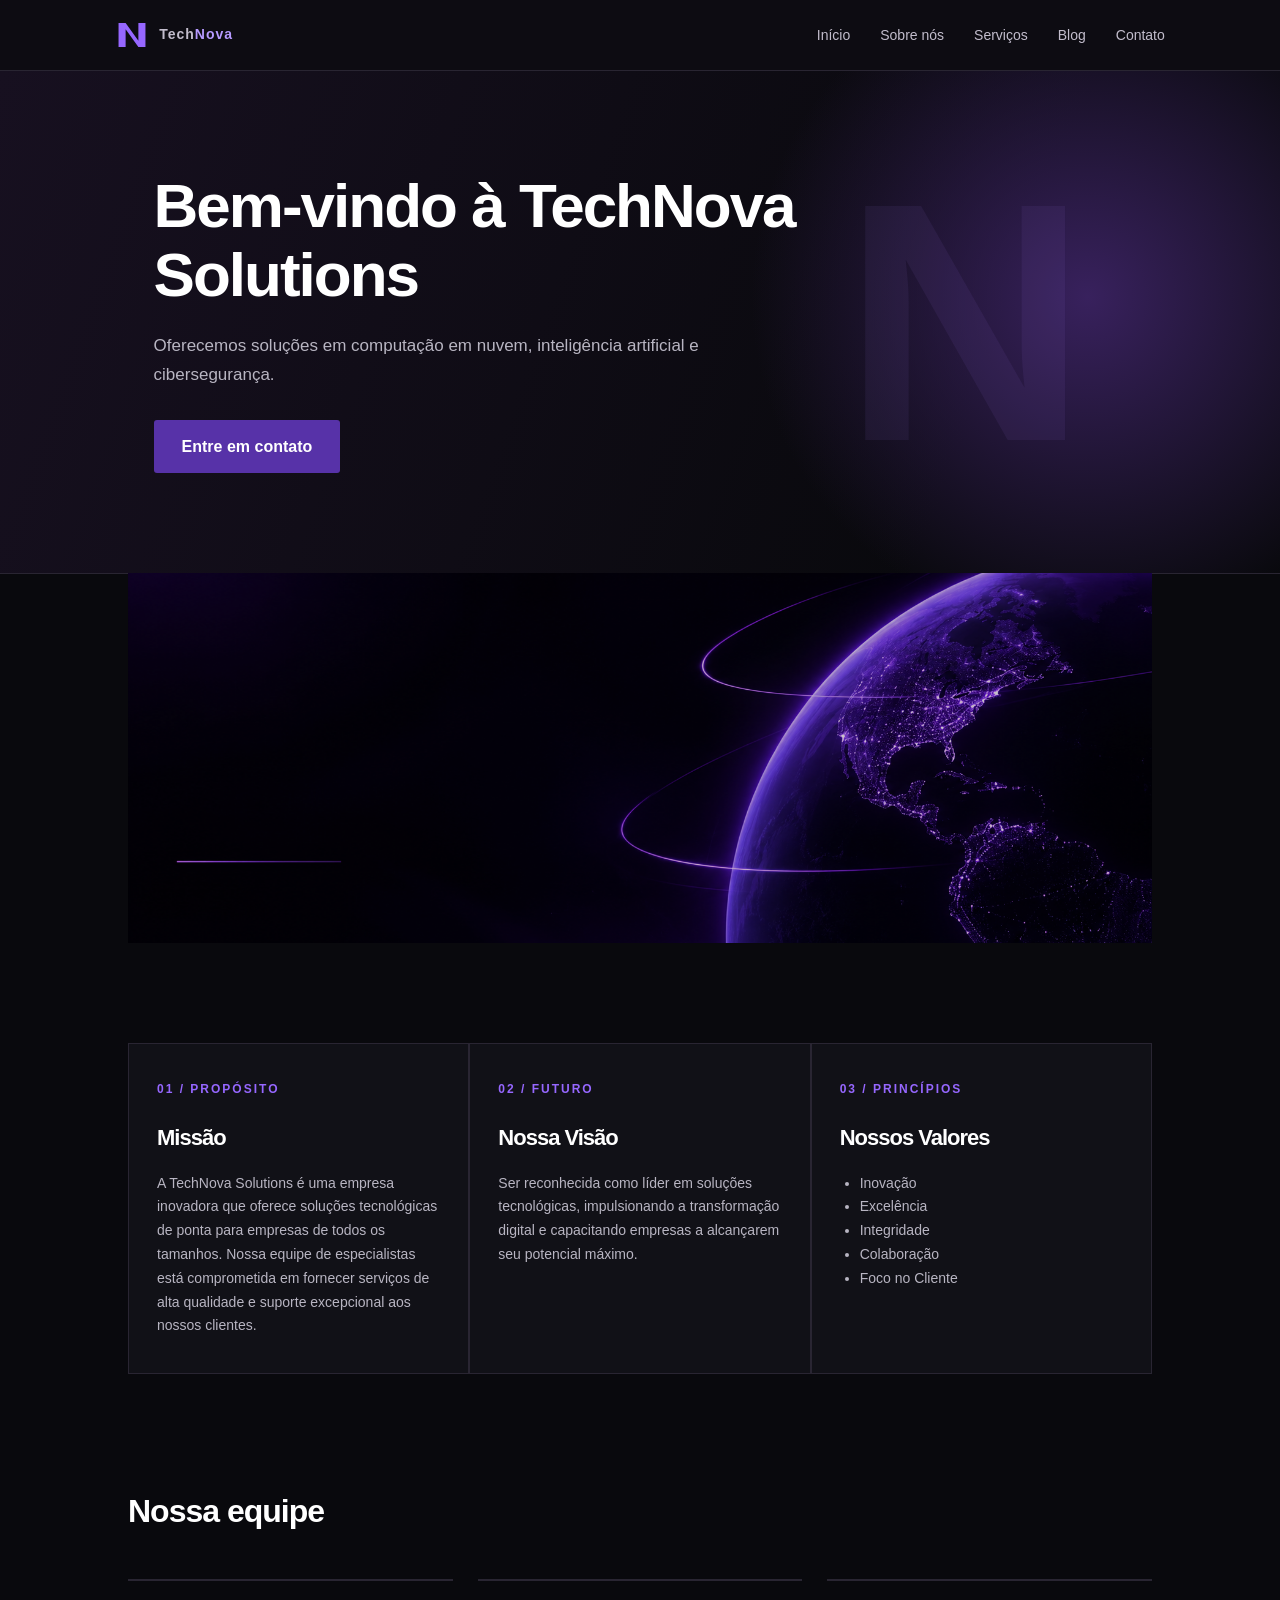
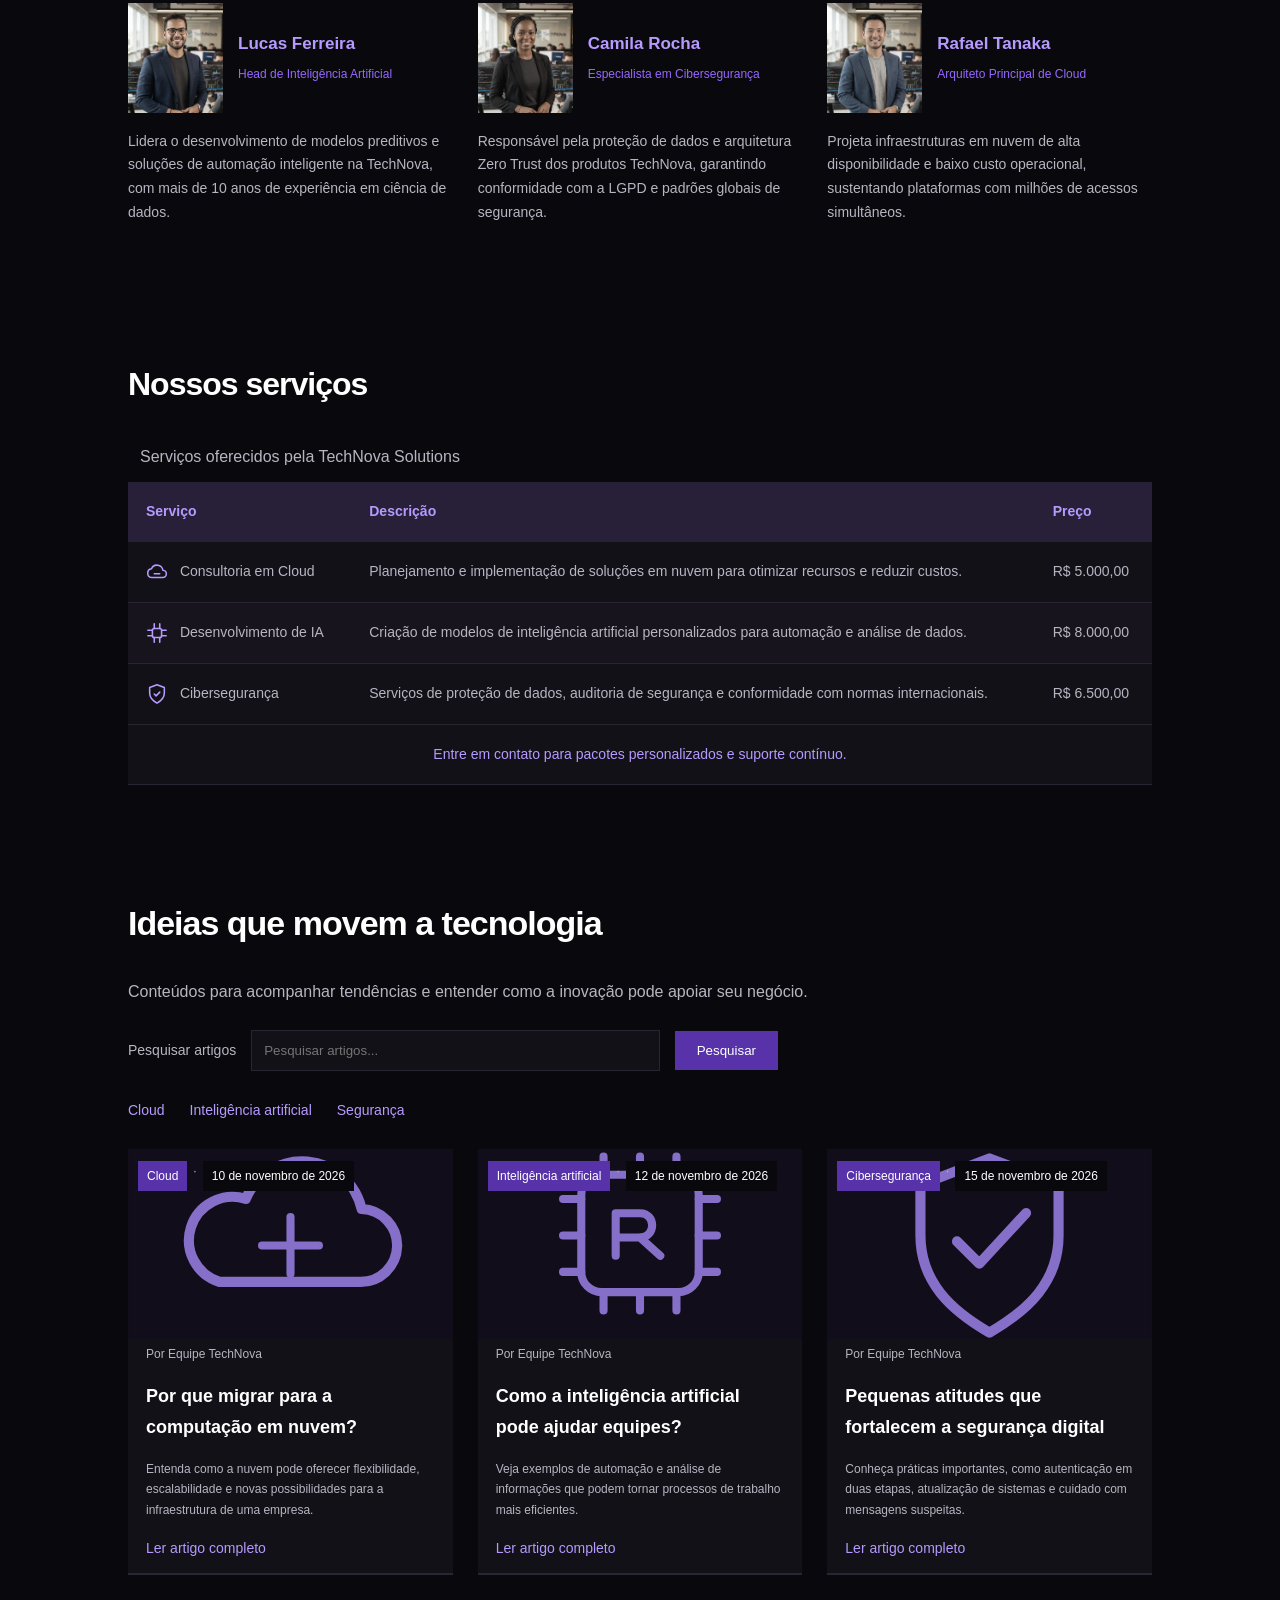
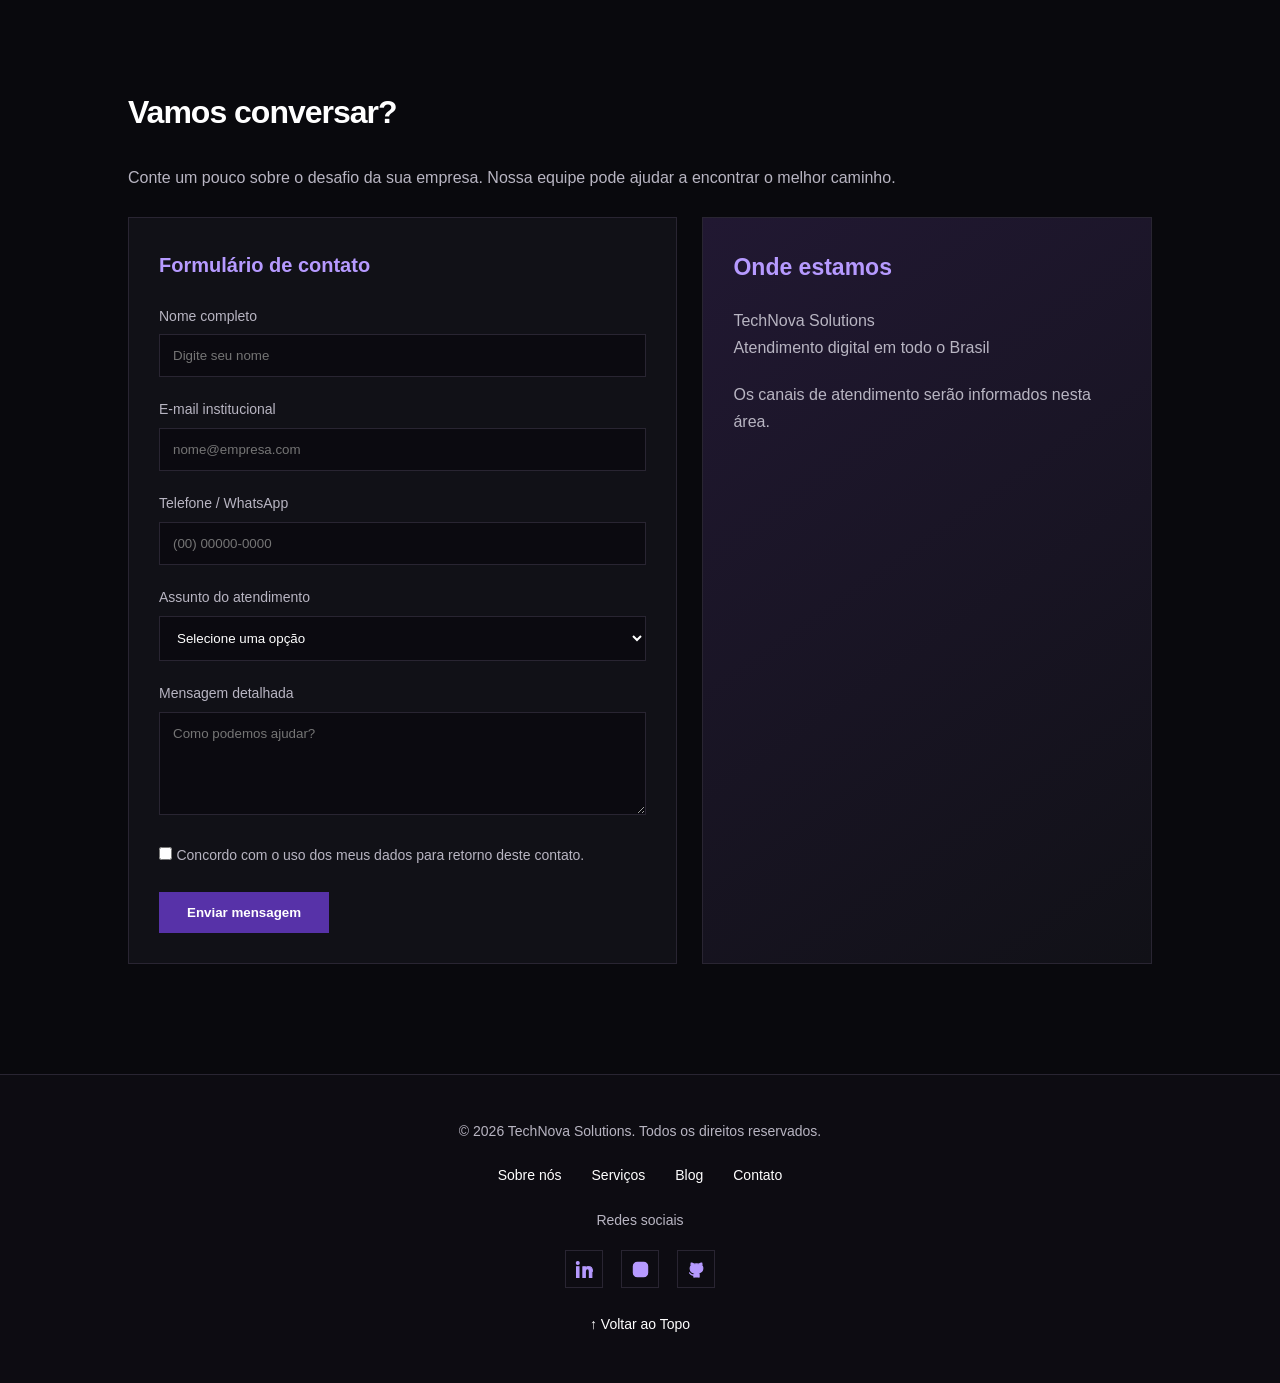
==== commit 9424d768: "Update index.html" ====
--- a/index.html
+++ b/index.html
@@ -45,15 +45,15 @@
             <div class="carrosel">
 
                 <a class="banner" href="#sobre">
-                    <img src="imagens/hero-image.jpg" alt="Globo digital roxo representando a conectividade global da TechNova Solutions" width="1600" height="900" fetchpriority="high" decoding="async">
+                    <img src="imagens/hero-image.webp" alt="Globo digital roxo representando a conectividade global da TechNova Solutions" width="1600" height="900" fetchpriority="high" decoding="async">
                 </a>
 
                 <a class="banner" href="#servicos">
-                    <img src="imagens/hero-image2.jpg" alt="Ambiente de trabalho tecnológico com a identidade visual da TechNova Solutions" width="1600" height="900" loading="lazy" decoding="async">
+                    <img src="imagens/hero-image2.webp" alt="Ambiente de trabalho tecnológico com a identidade visual da TechNova Solutions" width="1600" height="900" loading="lazy" decoding="async">
                 </a>
 
                 <a class="banner" href="#blog">
-                    <img src="imagens/hero-image3.jpg" alt="Ilustração de segurança digital com escudo e cadeado roxos" width="1600" height="900" loading="lazy" decoding="async">
+                    <img src="imagens/hero-image3.webp" alt="Ilustração de segurança digital com escudo e cadeado roxos" width="1600" height="900" loading="lazy" decoding="async">
                 </a>
 
             </div>
@@ -331,4 +331,4 @@
 
 </body>
 
-</html>+</html>
--- a/css/style.css
+++ b/css/style.css
@@ -52,13 +52,24 @@
   align-items: center;
 }
 
-.cabecalho::before {
-  content: "TECHNOVA";
-  font-size: 21px;
+.marca {
+  display: flex;
+  align-items: center;
+  gap: 10px;
+  font-size: 20px;
   font-weight: bold;
-  letter-spacing: 3px;
-  border-left: 3px solid var(--roxo);
-  padding-left: 12px;
+  letter-spacing: 1px;
+  white-space: nowrap;
+}
+
+.marca svg {
+  width: 34px;
+  height: 34px;
+  fill: var(--roxo);
+}
+
+.marca strong {
+  color: var(--roxo-claro);
 }
 
 .cabecalho ul {
@@ -722,3 +733,62 @@
     gap: 15px;
   }
 }
+
+
+/* ÍCONES SVG INLINE */
+
+.icone-servico {
+  width: 22px;
+  height: 22px;
+  margin-right: 8px;
+  vertical-align: middle;
+  fill: none;
+  stroke: var(--roxo-claro);
+  stroke-width: 1.7;
+  stroke-linecap: round;
+  stroke-linejoin: round;
+  transition: transform 0.25s, stroke 0.25s;
+}
+
+#servicos tbody tr:hover .icone-servico {
+  stroke: white;
+  transform: scale(1.12);
+}
+
+.redes-sociais {
+  display: flex;
+  justify-content: center;
+  gap: 18px;
+  margin: 12px 0 22px;
+}
+
+.redes-sociais span {
+  width: 38px;
+  height: 38px;
+  display: grid;
+  place-items: center;
+  border: 1px solid var(--borda);
+  color: var(--roxo-claro);
+  transition: 0.25s;
+}
+
+.redes-sociais svg {
+  width: 19px;
+  height: 19px;
+  fill: currentColor;
+  stroke: currentColor;
+  stroke-width: 1.5;
+}
+
+.redes-sociais span:hover {
+  color: white;
+  border-color: var(--roxo);
+  background-color: var(--roxo-escuro);
+  transform: translateY(-3px);
+}
+
+@media (max-width: 600px) {
+  .marca {
+    font-size: 18px;
+  }
+}
